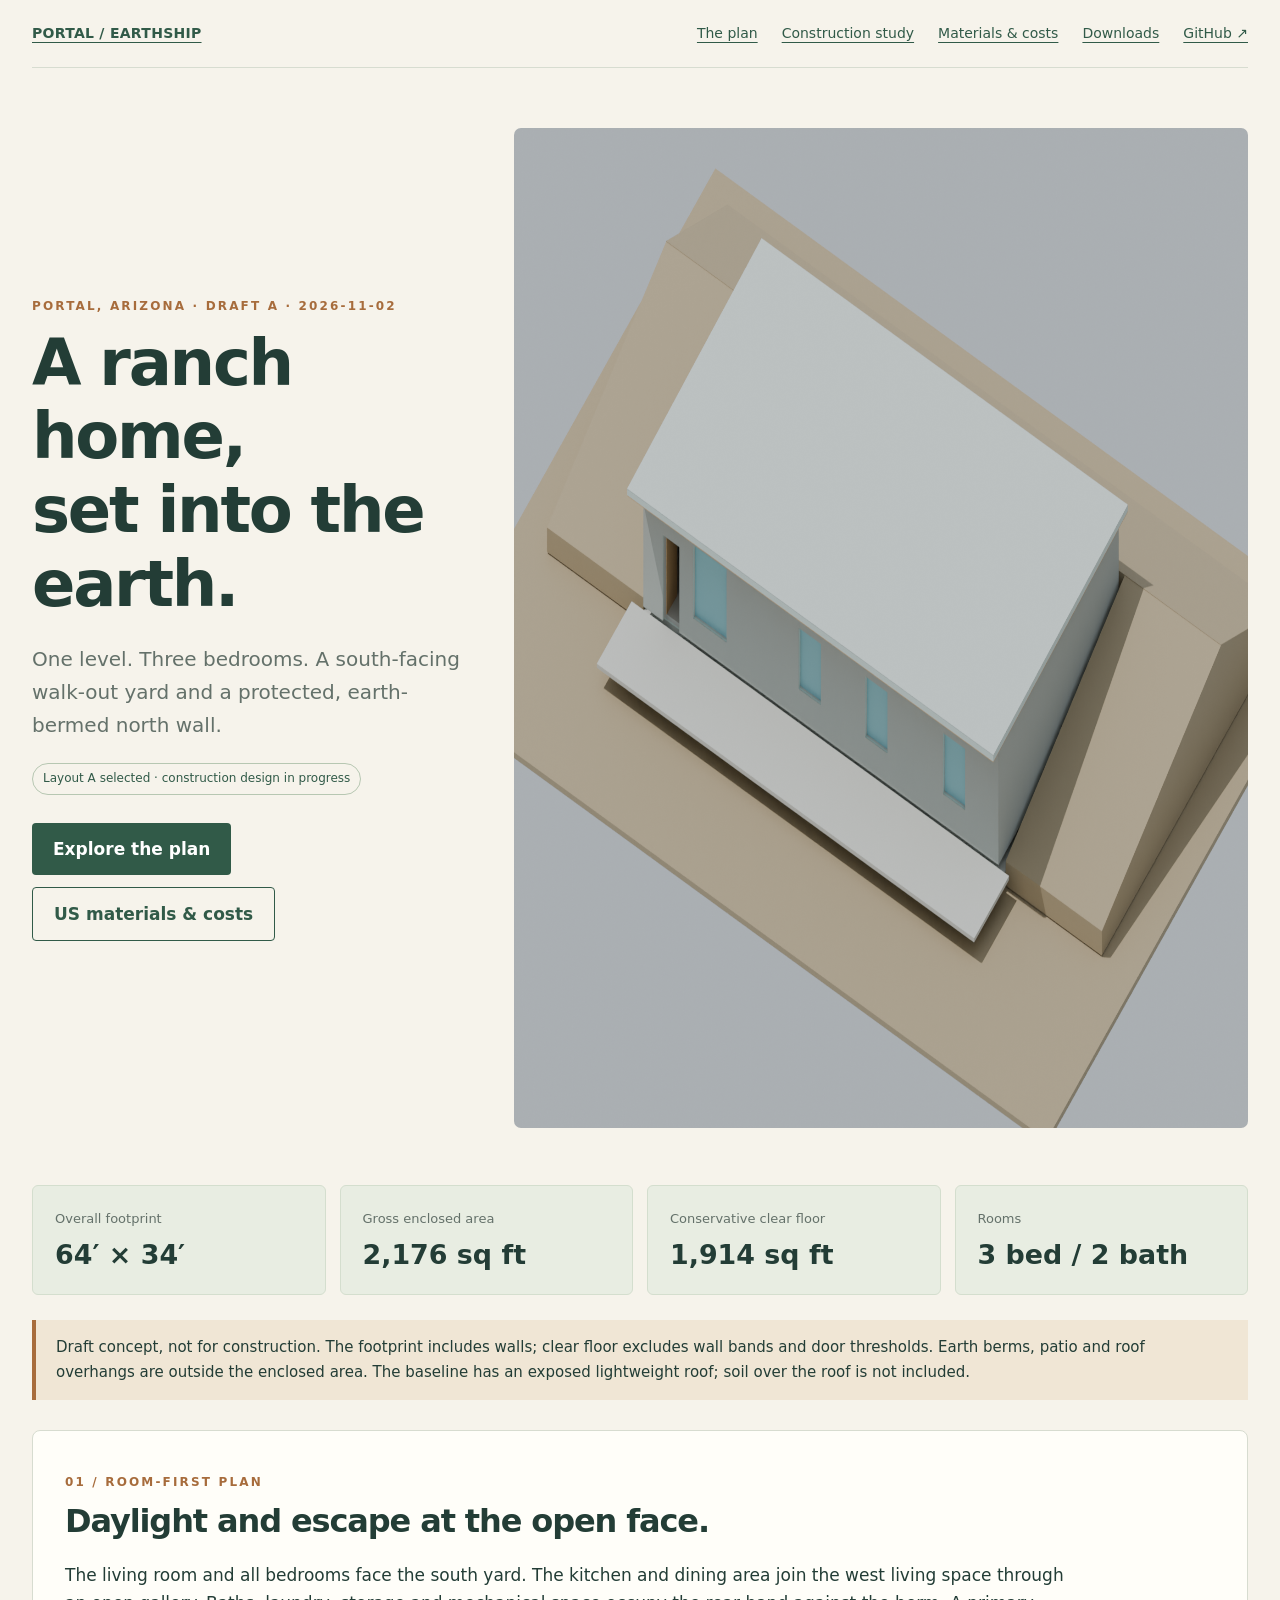
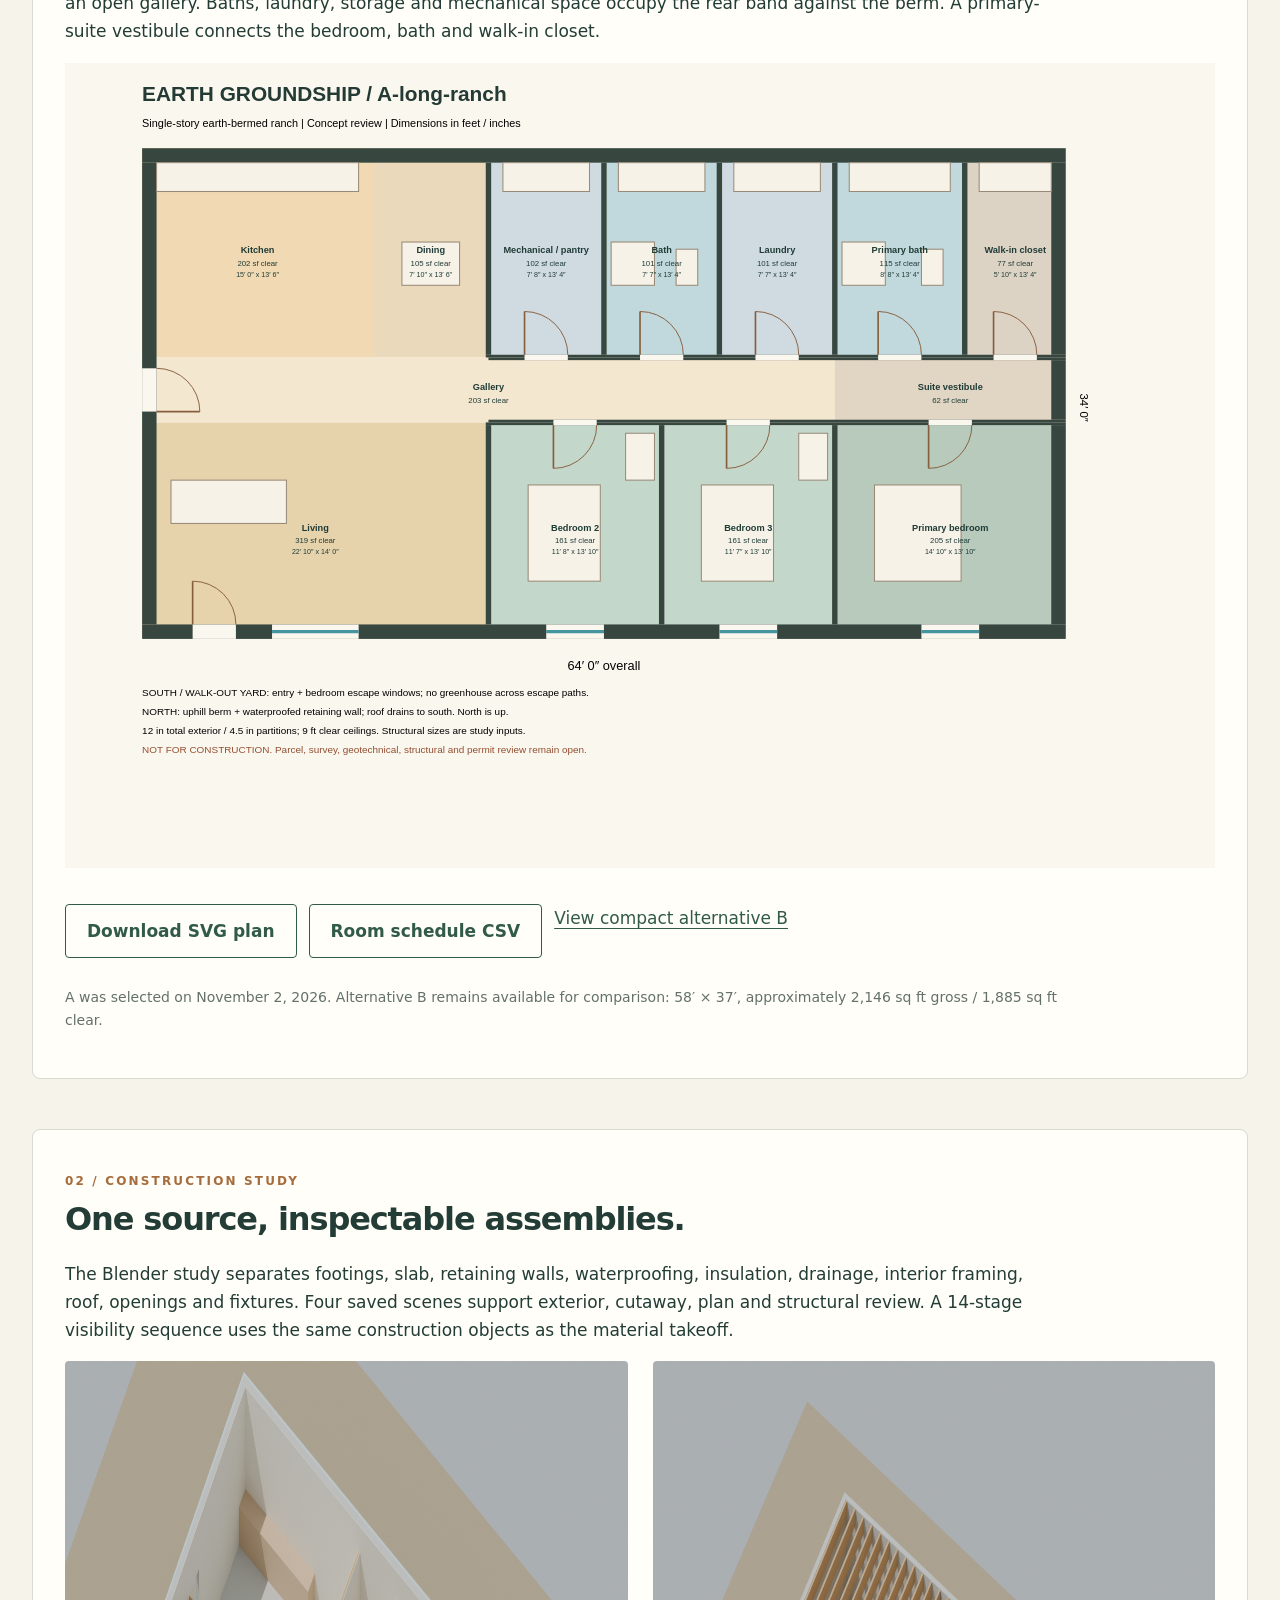
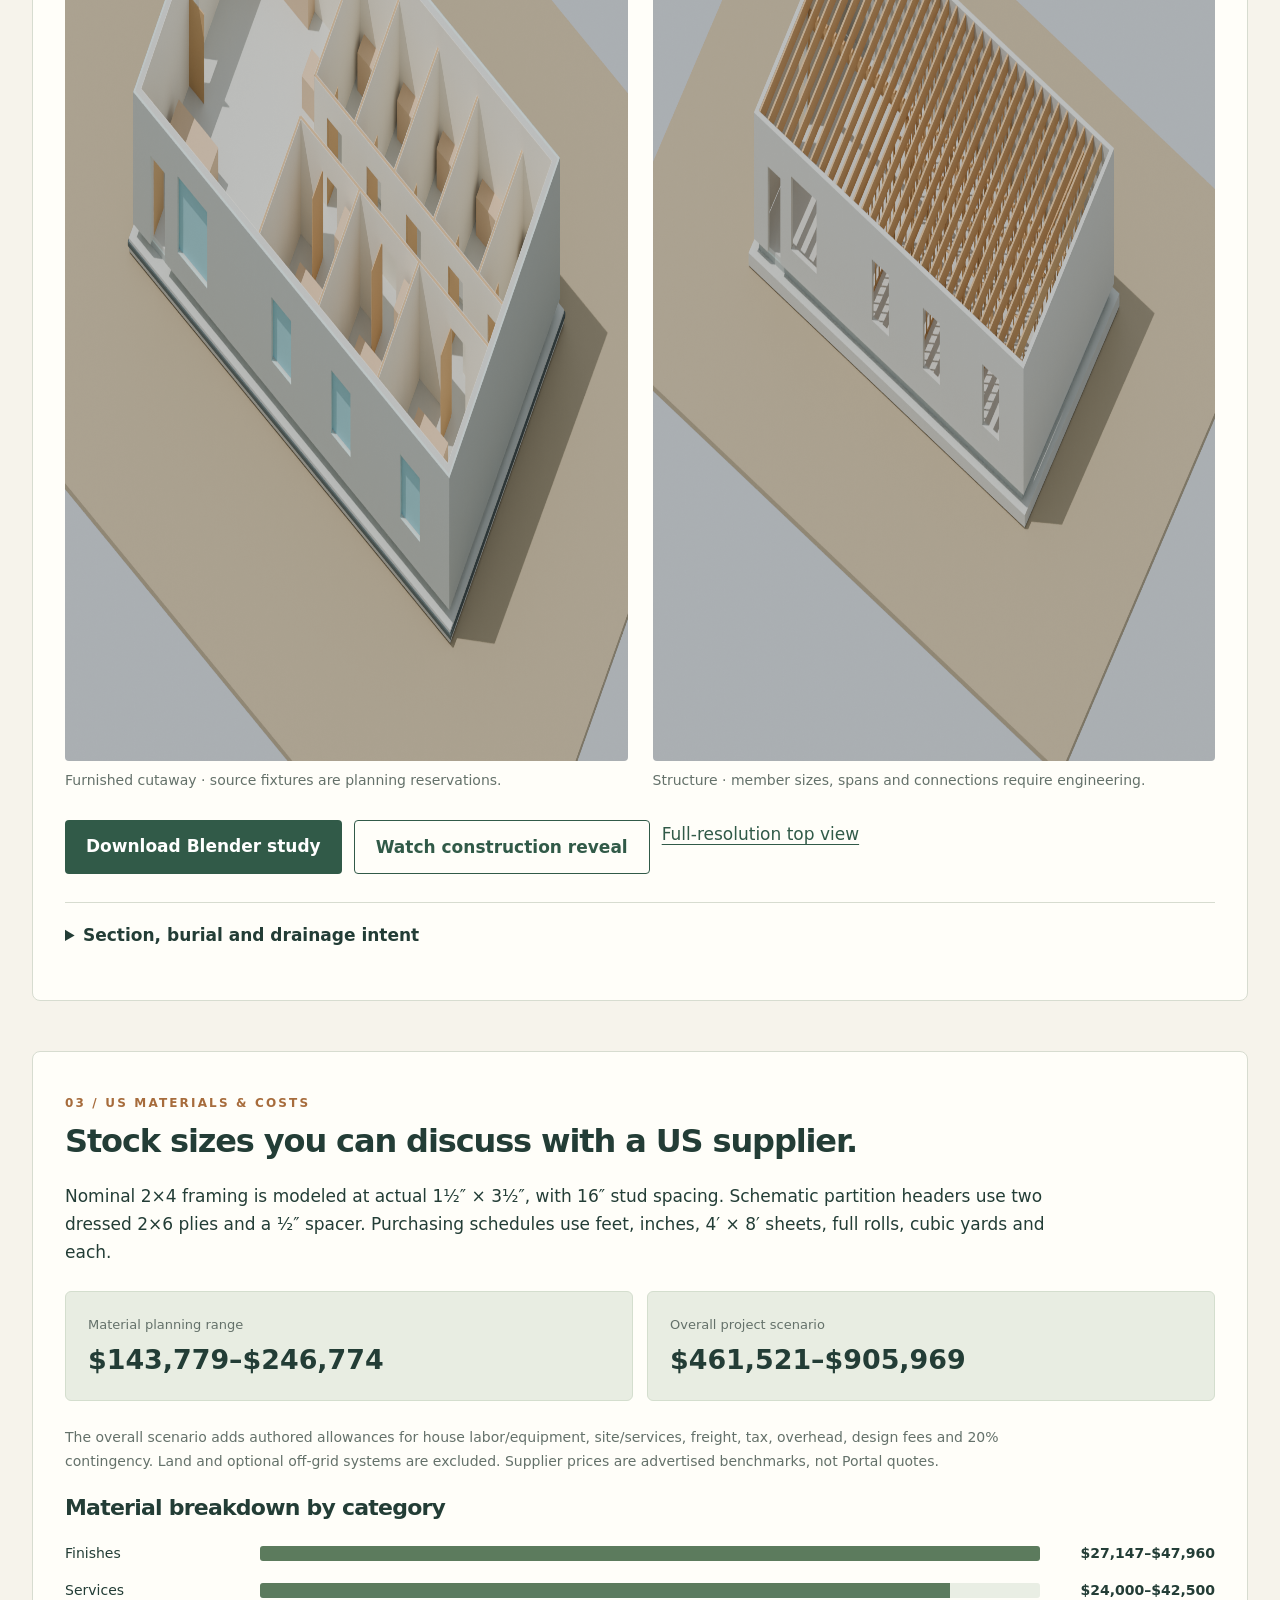
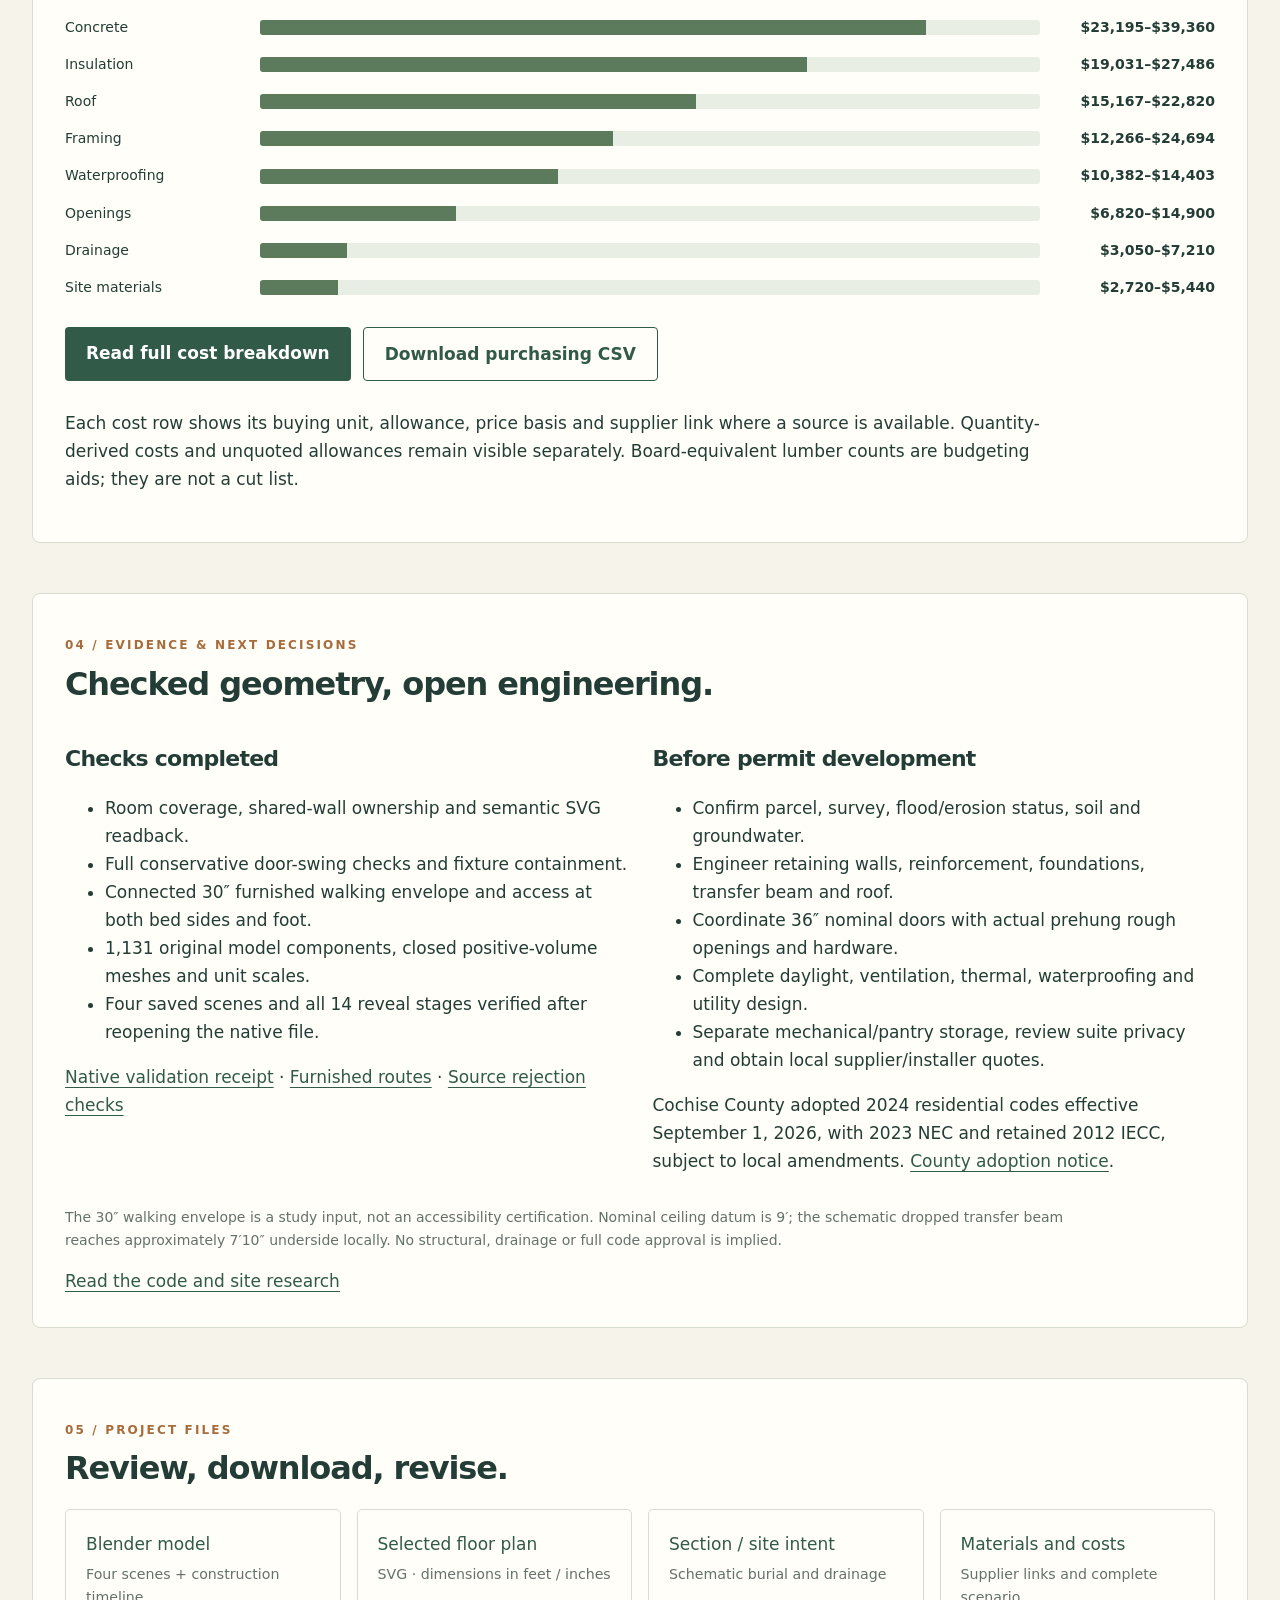
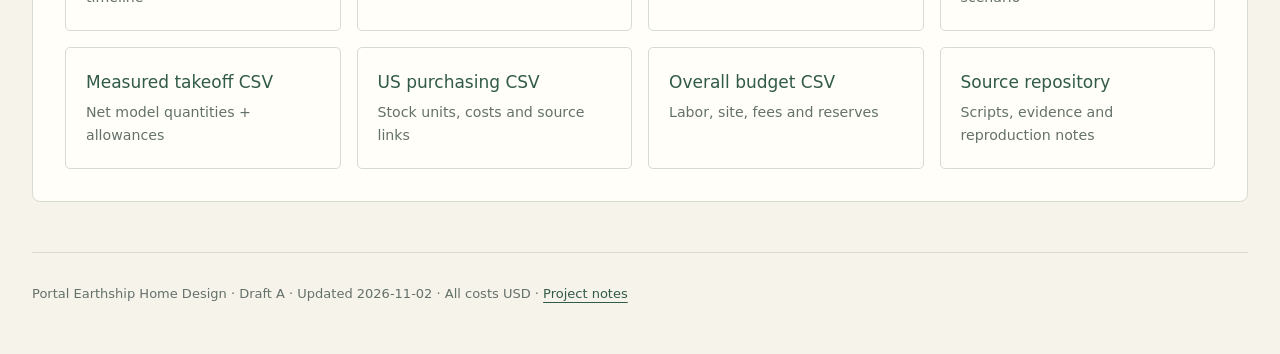
==== index.html @ 6eef1ffa "Publish draft ranch design with US material sourcing and cost study" ====
<!doctype html>
<html lang="en"><head><meta charset="utf-8"><meta name="viewport" content="width=device-width,initial-scale=1"><meta name="description" content="Draft design study for a single-story earth-bermed ranch near Portal, Arizona. Imperial plans, Blender construction model, US materials and transparent cost estimates."><title>Portal Earthship · Draft home design</title><link rel="stylesheet" href="assets/site.css"></head>
<body><main>
<nav aria-label="Main navigation"><a class="brand" href="index.html">PORTAL / EARTHSHIP</a><a href="#plan">The plan</a><a href="#study">Construction study</a><a href="materials/costs.html">Materials & costs</a><a href="#files">Downloads</a><a href="https://github.com/shusain/portal-earthship-home-design">GitHub ↗</a></nav>
<header class="hero"><div><p class="eyebrow">PORTAL, ARIZONA · DRAFT A · 2026-11-02</p><h1>A ranch home,<br>set into the earth.</h1><p class="lede">One level. Three bedrooms. A south-facing walk-out yard and a protected, earth-bermed north wall.</p><span class="status">Layout A selected · construction design in progress</span><div class="buttons"><a class="button" href="#plan">Explore the plan</a><a class="button secondary" href="materials/costs.html">US materials & costs</a></div></div><img src="review/exterior.png" alt="Native Blender rendering of the south-facing ranch facade, lightweight shed roof and earth berms" width="1600" height="1000"></header>
<div class="metrics"><article><span>Overall footprint</span><strong>64′ × 34′</strong></article><article><span>Gross enclosed area</span><strong>2,176 sq ft</strong></article><article><span>Conservative clear floor</span><strong>1,914 sq ft</strong></article><article><span>Rooms</span><strong>3 bed / 2 bath</strong></article></div>
<p class="notice">Draft concept, not for construction. The footprint includes walls; clear floor excludes wall bands and door thresholds. Earth berms, patio and roof overhangs are outside the enclosed area. The baseline has an exposed lightweight roof; soil over the roof is not included.</p>
<section id="plan"><p class="eyebrow">01 / ROOM-FIRST PLAN</p><h2>Daylight and escape at the open face.</h2><p>The living room and all bedrooms face the south yard. The kitchen and dining area join the west living space through an open gallery. Baths, laundry, storage and mechanical space occupy the rear band against the berm. A primary-suite vestibule connects the bedroom, bath and walk-in closet.</p><a href="plans/A-long-ranch.svg" aria-label="Open full selected floor plan"><img class="plan" src="plans/A-long-ranch.svg" alt="Selected A floor plan, dimensioned in feet and inches, with room areas, fixtures and door swings" width="1500" height="1050" loading="lazy"></a><div class="buttons"><a class="button secondary" href="plans/A-long-ranch.svg" download>Download SVG plan</a><a class="button secondary" href="plans/A-long-ranch-rooms.csv">Room schedule CSV</a><a href="plans/B-compact-ranch.svg">View compact alternative B</a></div><p class="small">A was selected on November 2, 2026. Alternative B remains available for comparison: 58′ × 37′, approximately 2,146 sq ft gross / 1,885 sq ft clear.</p></section>
<section id="study"><p class="eyebrow">02 / CONSTRUCTION STUDY</p><h2>One source, inspectable assemblies.</h2><p>The Blender study separates footings, slab, retaining walls, waterproofing, insulation, drainage, interior framing, roof, openings and fixtures. Four saved scenes support exterior, cutaway, plan and structural review. A 14-stage visibility sequence uses the same construction objects as the material takeoff.</p><div class="grid"><figure><img src="review/cutaway.png" alt="Furnished cutaway showing the front bedroom wing and rear service rooms" loading="lazy" width="1600" height="1000"><figcaption>Furnished cutaway · source fixtures are planning reservations.</figcaption></figure><figure><img src="review/structure.png" alt="Structural reservation view showing framing and roof-member bearing lines" loading="lazy" width="1600" height="1000"><figcaption>Structure · member sizes, spans and connections require engineering.</figcaption></figure></div><div class="buttons"><a class="button" href="model/Earth-Groundship.blend" download>Download Blender study</a><a class="button secondary" href="review/construction.gif">Watch construction reveal</a><a href="review/floor-plan.png">Full-resolution top view</a></div><details><summary>Section, burial and drainage intent</summary><img class="plan" src="plans/section-and-site.svg" alt="South-north schematic section with open yard, approximately six-foot rear burial and separate drainage systems" loading="lazy" width="1500" height="950"><p>Assumes south-falling ground, suitable soils, a low water table and a location outside flood/erosion hazards. Upslope interception, roof runoff and footing drainage are separate systems. Final outlet, berm slopes and retaining-wall loads need the actual parcel.</p></details></section>
<section id="materials"><p class="eyebrow">03 / US MATERIALS & COSTS</p><h2>Stock sizes you can discuss with a US supplier.</h2><p>Nominal 2×4 framing is modeled at actual 1½″ × 3½″, with 16″ stud spacing. Schematic partition headers use two dressed 2×6 plies and a ½″ spacer. Purchasing schedules use feet, inches, 4′ × 8′ sheets, full rolls, cubic yards and each.</p><div class="metrics"><article><span>Material planning range</span><strong>$143,779–$246,774</strong></article><article><span>Overall project scenario</span><strong>$461,521–$905,969</strong></article></div><p class="small">The overall scenario adds authored allowances for house labor/equipment, site/services, freight, tax, overhead, design fees and 20% contingency. Land and optional off-grid systems are excluded. Supplier prices are advertised benchmarks, not Portal quotes.</p><h3>Material breakdown by category</h3><div class="budget-chart" aria-label="Material cost ranges by category"><div class="bar-row"><span>Finishes</span><div class="bar-track"><div class="bar" style="width:100.0%"></div></div><strong>$27,147–$47,960</strong></div><div class="bar-row"><span>Services</span><div class="bar-track"><div class="bar" style="width:88.4%"></div></div><strong>$24,000–$42,500</strong></div><div class="bar-row"><span>Concrete</span><div class="bar-track"><div class="bar" style="width:85.4%"></div></div><strong>$23,195–$39,360</strong></div><div class="bar-row"><span>Insulation</span><div class="bar-track"><div class="bar" style="width:70.1%"></div></div><strong>$19,031–$27,486</strong></div><div class="bar-row"><span>Roof</span><div class="bar-track"><div class="bar" style="width:55.9%"></div></div><strong>$15,167–$22,820</strong></div><div class="bar-row"><span>Framing</span><div class="bar-track"><div class="bar" style="width:45.2%"></div></div><strong>$12,266–$24,694</strong></div><div class="bar-row"><span>Waterproofing</span><div class="bar-track"><div class="bar" style="width:38.2%"></div></div><strong>$10,382–$14,403</strong></div><div class="bar-row"><span>Openings</span><div class="bar-track"><div class="bar" style="width:25.1%"></div></div><strong>$6,820–$14,900</strong></div><div class="bar-row"><span>Drainage</span><div class="bar-track"><div class="bar" style="width:11.2%"></div></div><strong>$3,050–$7,210</strong></div><div class="bar-row"><span>Site materials</span><div class="bar-track"><div class="bar" style="width:10.0%"></div></div><strong>$2,720–$5,440</strong></div></div><div class="buttons"><a class="button" href="materials/costs.html">Read full cost breakdown</a><a class="button secondary" href="materials/us-purchasing-and-costs.csv">Download purchasing CSV</a></div><p>Each cost row shows its buying unit, allowance, price basis and supplier link where a source is available. Quantity-derived costs and unquoted allowances remain visible separately. Board-equivalent lumber counts are budgeting aids; they are not a cut list.</p></section>
<section><p class="eyebrow">04 / EVIDENCE & NEXT DECISIONS</p><h2>Checked geometry, open engineering.</h2><div class="grid"><div><h3>Checks completed</h3><ul><li>Room coverage, shared-wall ownership and semantic SVG readback.</li><li>Full conservative door-swing checks and fixture containment.</li><li>Connected 30″ furnished walking envelope and access at both bed sides and foot.</li><li>1,131 original model components, closed positive-volume meshes and unit scales.</li><li>Four saved scenes and all 14 reveal stages verified after reopening the native file.</li></ul><p><a href="model/native-readback.json">Native validation receipt</a> · <a href="plans/A-long-ranch-routes.json">Furnished routes</a> · <a href="plans/negative-checks.json">Source rejection checks</a></p></div><div><h3>Before permit development</h3><ul><li>Confirm parcel, survey, flood/erosion status, soil and groundwater.</li><li>Engineer retaining walls, reinforcement, foundations, transfer beam and roof.</li><li>Coordinate 36″ nominal doors with actual prehung rough openings and hardware.</li><li>Complete daylight, ventilation, thermal, waterproofing and utility design.</li><li>Separate mechanical/pantry storage, review suite privacy and obtain local supplier/installer quotes.</li></ul><p>Cochise County adopted 2024 residential codes effective September 1, 2026, with 2023 NEC and retained 2012 IECC, subject to local amendments. <a href="https://cochise.az.gov/m/newsflash/Archive/Item/441?arcId=796">County adoption notice</a>.</p></div></div><p class="small">The 30″ walking envelope is a study input, not an accessibility certification. Nominal ceiling datum is 9′; the schematic dropped transfer beam reaches approximately 7′10″ underside locally. No structural, drainage or full code approval is implied.</p><a href="research/code-and-site-basis.md">Read the code and site research</a></section>
<section id="files"><p class="eyebrow">05 / PROJECT FILES</p><h2>Review, download, revise.</h2><div class="download-list"><a href="model/Earth-Groundship.blend" download>Blender model<small>Four scenes + construction timeline</small></a><a href="plans/A-long-ranch.svg" download>Selected floor plan<small>SVG · dimensions in feet / inches</small></a><a href="plans/section-and-site.svg" download>Section / site intent<small>Schematic burial and drainage</small></a><a href="materials/costs.html">Materials and costs<small>Supplier links and complete scenario</small></a><a href="materials/bill-of-materials.csv">Measured takeoff CSV<small>Net model quantities + allowances</small></a><a href="materials/us-purchasing-and-costs.csv">US purchasing CSV<small>Stock units, costs and source links</small></a><a href="materials/overall-budget.csv">Overall budget CSV<small>Labor, site, fees and reserves</small></a><a href="https://github.com/shusain/portal-earthship-home-design">Source repository<small>Scripts, evidence and reproduction notes</small></a></div></section>
<footer>Portal Earthship Home Design · Draft A · Updated 2026-11-02 · All costs USD · <a href="https://github.com/shusain/portal-earthship-home-design/blob/main/README.md">Project notes</a></footer>
</main></body></html>
---- assets/site.css ----
:root{--ink:#233d36;--muted:#64716a;--paper:#f6f3eb;--line:#d7dcd0;--green:#315a48;--ochre:#a76c3c;--white:#fffef9}*{box-sizing:border-box}html{scroll-behavior:smooth}body{margin:0;background:var(--paper);color:var(--ink);font:17px/1.65 system-ui,-apple-system,Segoe UI,sans-serif}main{width:min(1320px,calc(100% - 64px));margin:auto}nav{display:flex;gap:24px;align-items:center;flex-wrap:wrap;padding:22px 0;border-bottom:1px solid var(--line);font-size:14px}nav .brand{font-weight:800;margin-right:auto;letter-spacing:.02em}a{color:var(--green);text-underline-offset:4px}a:hover{color:var(--ochre)}header{padding:60px 0 32px}h1,h2,h3{line-height:1.15;letter-spacing:-.035em}h1{font-size:clamp(40px,6vw,76px);margin:12px 0 22px;max-width:1050px}h2{font-size:32px;margin:0 0 22px}h3{font-size:22px}.eyebrow{font:700 12px/1.3 system-ui;letter-spacing:.18em;color:var(--ochre)}.lede{font-size:23px;max-width:900px;color:var(--muted)}p{max-width:1000px}section{margin:30px 0 50px;padding:32px;background:var(--white);border:1px solid var(--line);border-radius:8px}.hero{display:grid;grid-template-columns:.85fr 1.4fr;gap:36px;align-items:center;margin-bottom:25px}.hero h1{font-size:clamp(40px,5vw,67px)}.hero img{width:100%;border-radius:7px}.hero .lede{font-size:20px}.metrics{display:grid;grid-template-columns:repeat(auto-fit,minmax(200px,1fr));gap:14px;margin:25px 0}.metrics article{padding:22px;background:#e8ede2;border:1px solid #d4dece;border-radius:6px}.metrics span{display:block;font-size:13px;color:var(--muted);margin-bottom:8px}.metrics strong{display:block;font-size:clamp(21px,2.1vw,29px);line-height:1.3}.buttons{display:flex;gap:12px;flex-wrap:wrap;margin:28px 0}.button{display:inline-block;background:var(--green);color:white;text-decoration:none;padding:12px 21px;border-radius:4px;font-weight:650}.button.secondary{background:transparent;color:var(--green);border:1px solid var(--green)}.button:hover{background:#244335;color:white}.notice{background:#f0e6d5;border-left:4px solid var(--ochre);padding:15px 20px;font-size:15px;max-width:none}.plan{width:100%;height:auto;background:#faf7ef}.grid{display:grid;grid-template-columns:1fr 1fr;gap:25px}.grid img{width:100%;display:block;border-radius:4px}.grid figure{margin:0}.grid figcaption{font-size:14px;color:var(--muted);padding-top:8px}.table-wrap{overflow:auto}table{border-collapse:collapse;width:100%;font-size:14px;line-height:1.45}th,td{padding:14px 12px;text-align:left;vertical-align:top;border-bottom:1px solid var(--line)}th{background:#e8ede2;font-size:12px;letter-spacing:.04em}td:first-child{font-weight:600}td a{font-weight:400}details{padding:18px 0;border-top:1px solid var(--line)}summary{font-weight:650;cursor:pointer}.download-list{display:grid;grid-template-columns:repeat(auto-fit,minmax(220px,1fr));gap:16px}.download-list a{display:block;border:1px solid var(--line);padding:20px;text-decoration:none;border-radius:5px}.download-list small{display:block;color:var(--muted);margin-top:5px}.status{border:1px solid #b7c7b2;padding:5px 10px;border-radius:20px;display:inline-block;font-size:12px;color:var(--green)}footer{border-top:1px solid var(--line);padding:30px 0 50px;color:var(--muted);font-size:13px}.budget-chart{display:grid;gap:14px}.bar-row{display:grid;grid-template-columns:180px 1fr 160px;align-items:center;gap:15px;font-size:14px}.bar-track{height:15px;background:#e9eee4;border-radius:3px;overflow:hidden}.bar{height:100%;background:#5c7b5d}.bar-row strong{text-align:right}.small{font-size:14px;color:var(--muted)}@media(max-width:760px){main{width:calc(100% - 28px)}nav{gap:14px}.hero,.grid{grid-template-columns:1fr}.hero{gap:12px}header{padding-top:30px}section{padding:18px;margin-bottom:25px}h2{font-size:27px}.metrics{grid-template-columns:1fr 1fr}.metrics article{padding:15px}.bar-row{grid-template-columns:1fr 1fr}.bar-track{grid-column:1/3;grid-row:auto}.bar-row strong{text-align:left}table{min-width:720px}.lede{font-size:20px}}
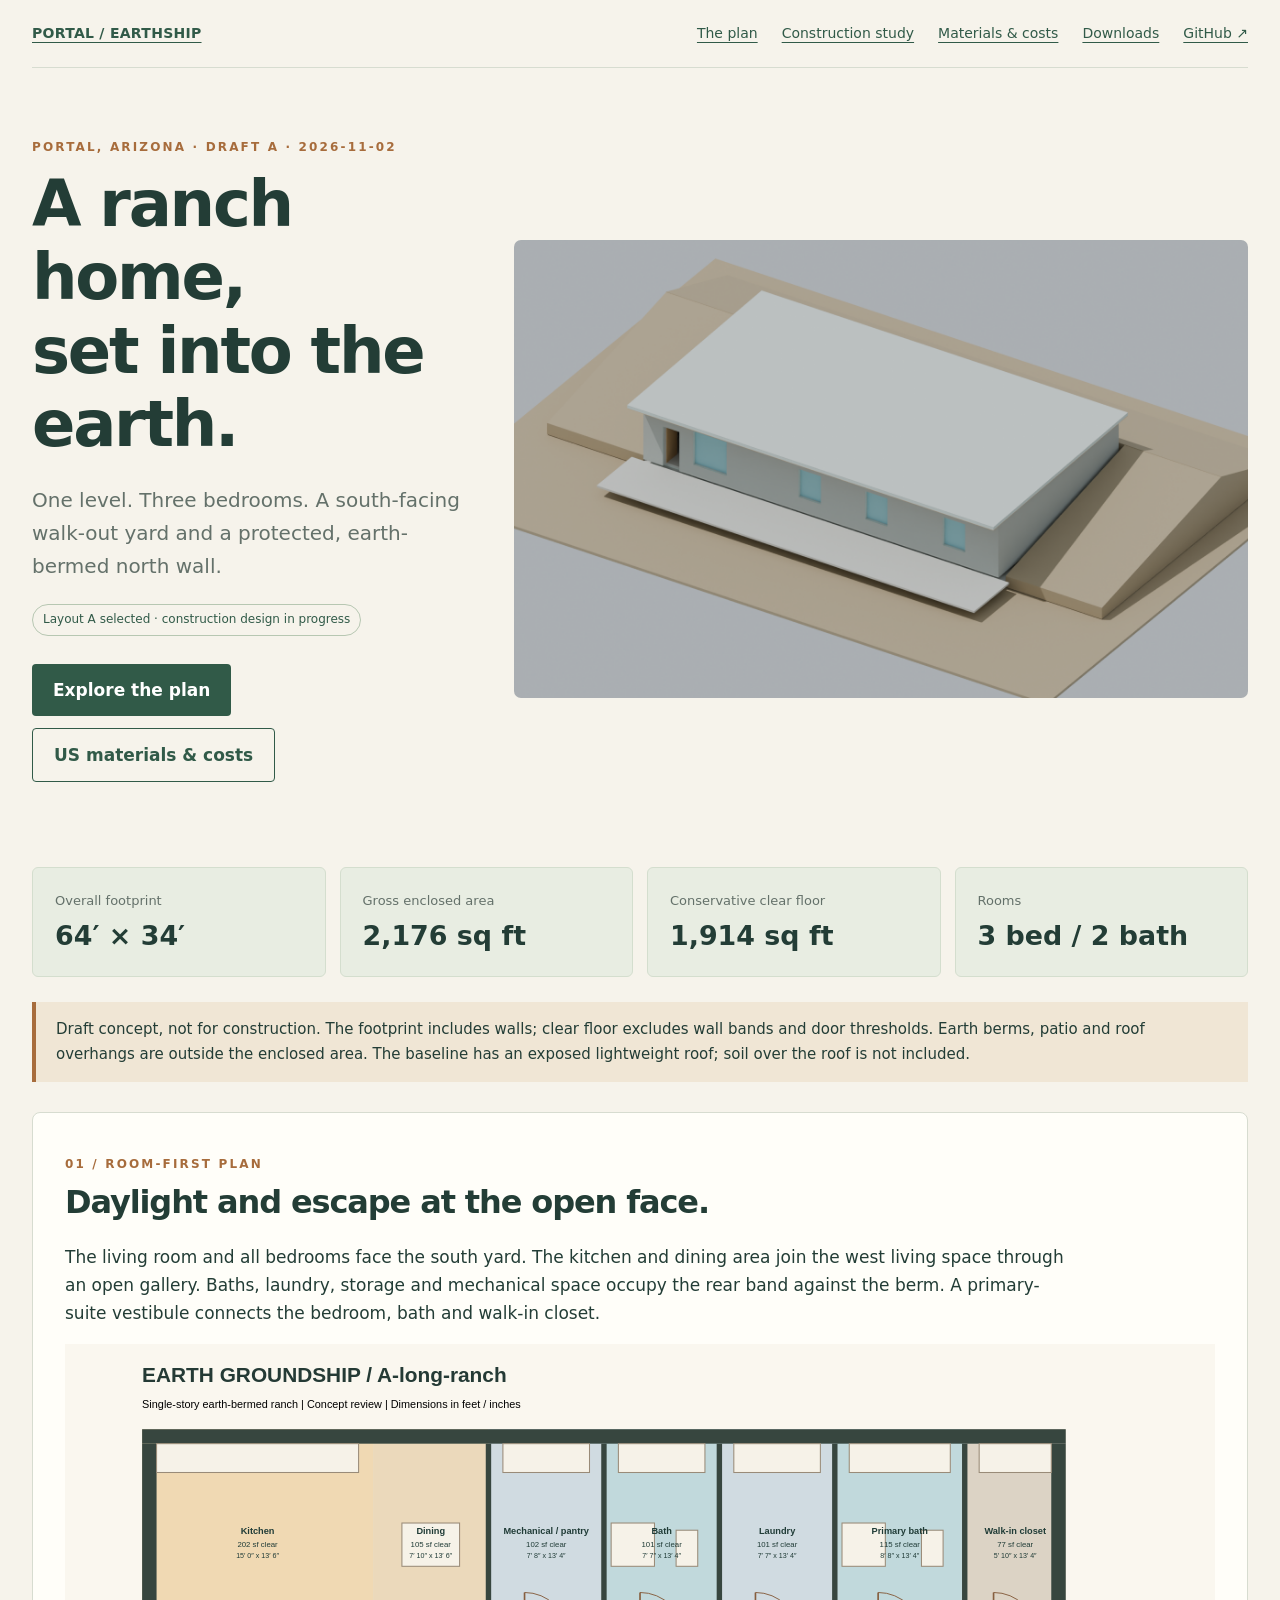
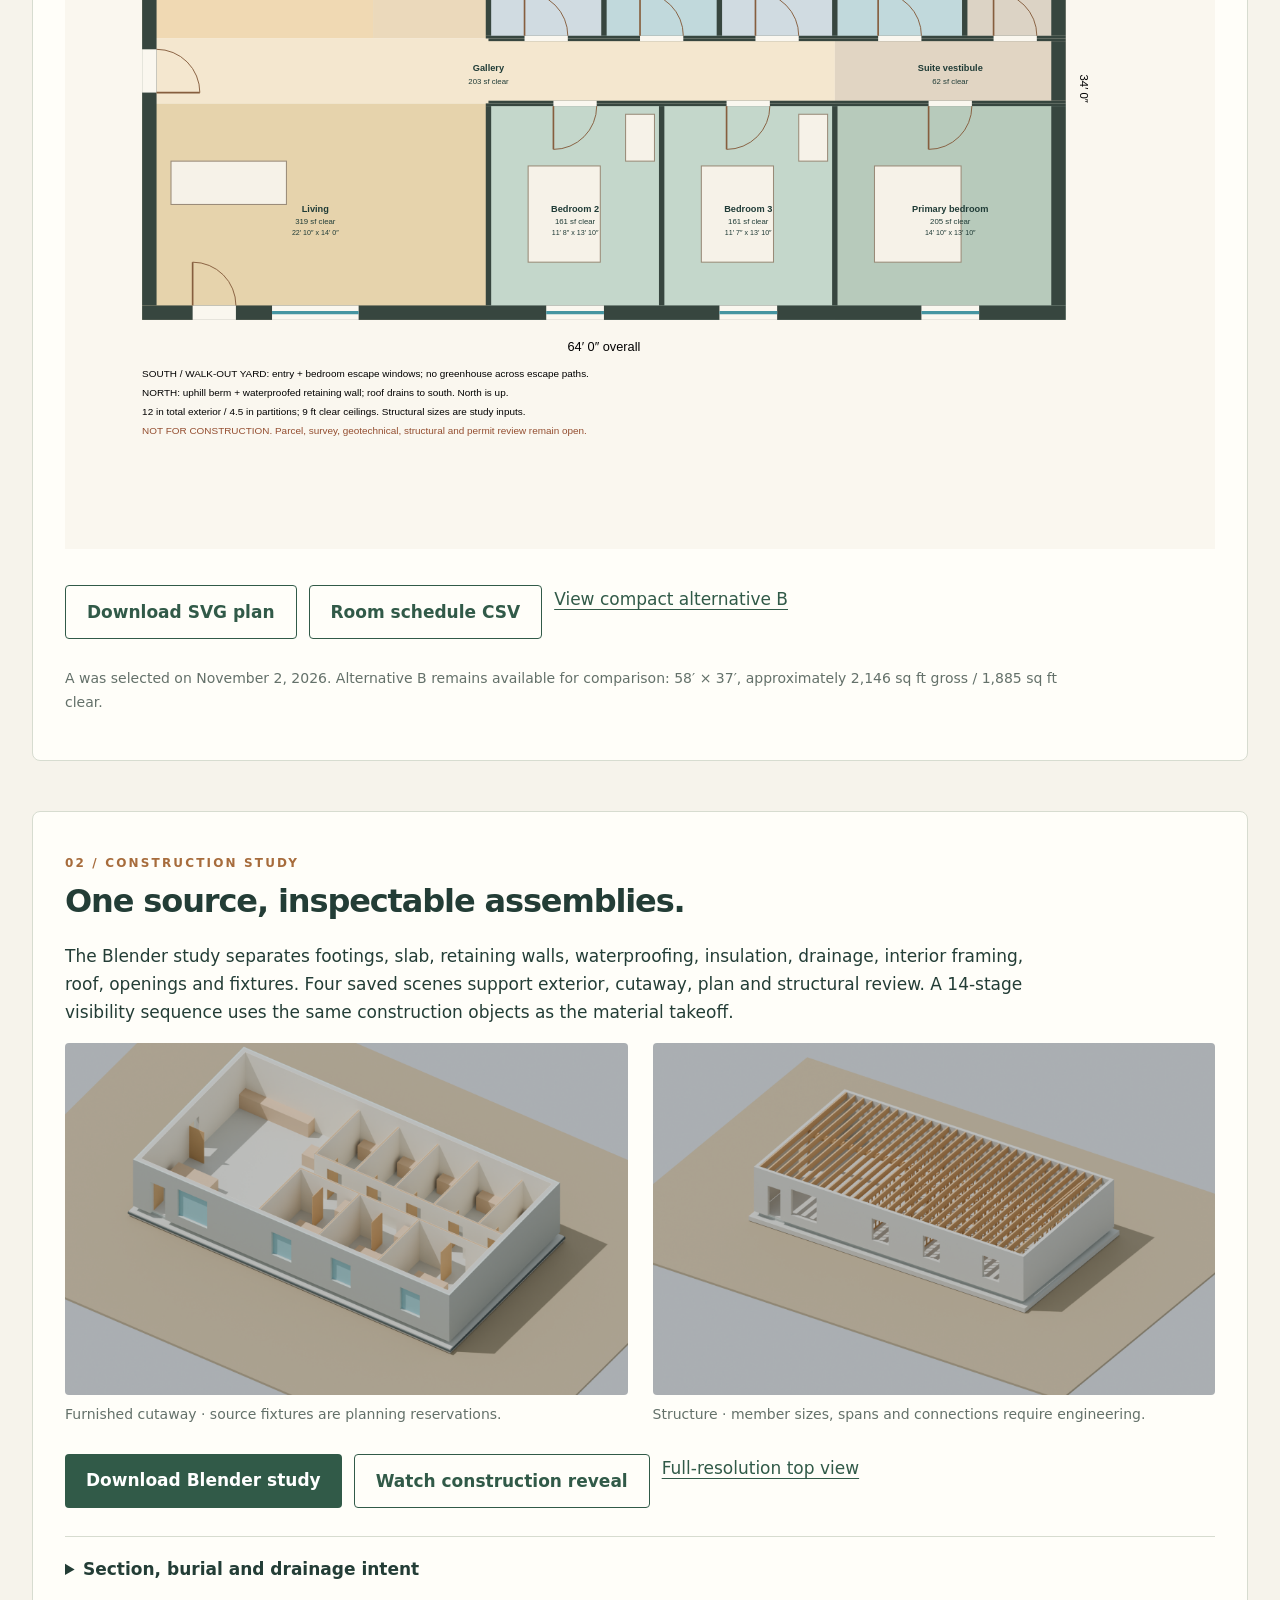
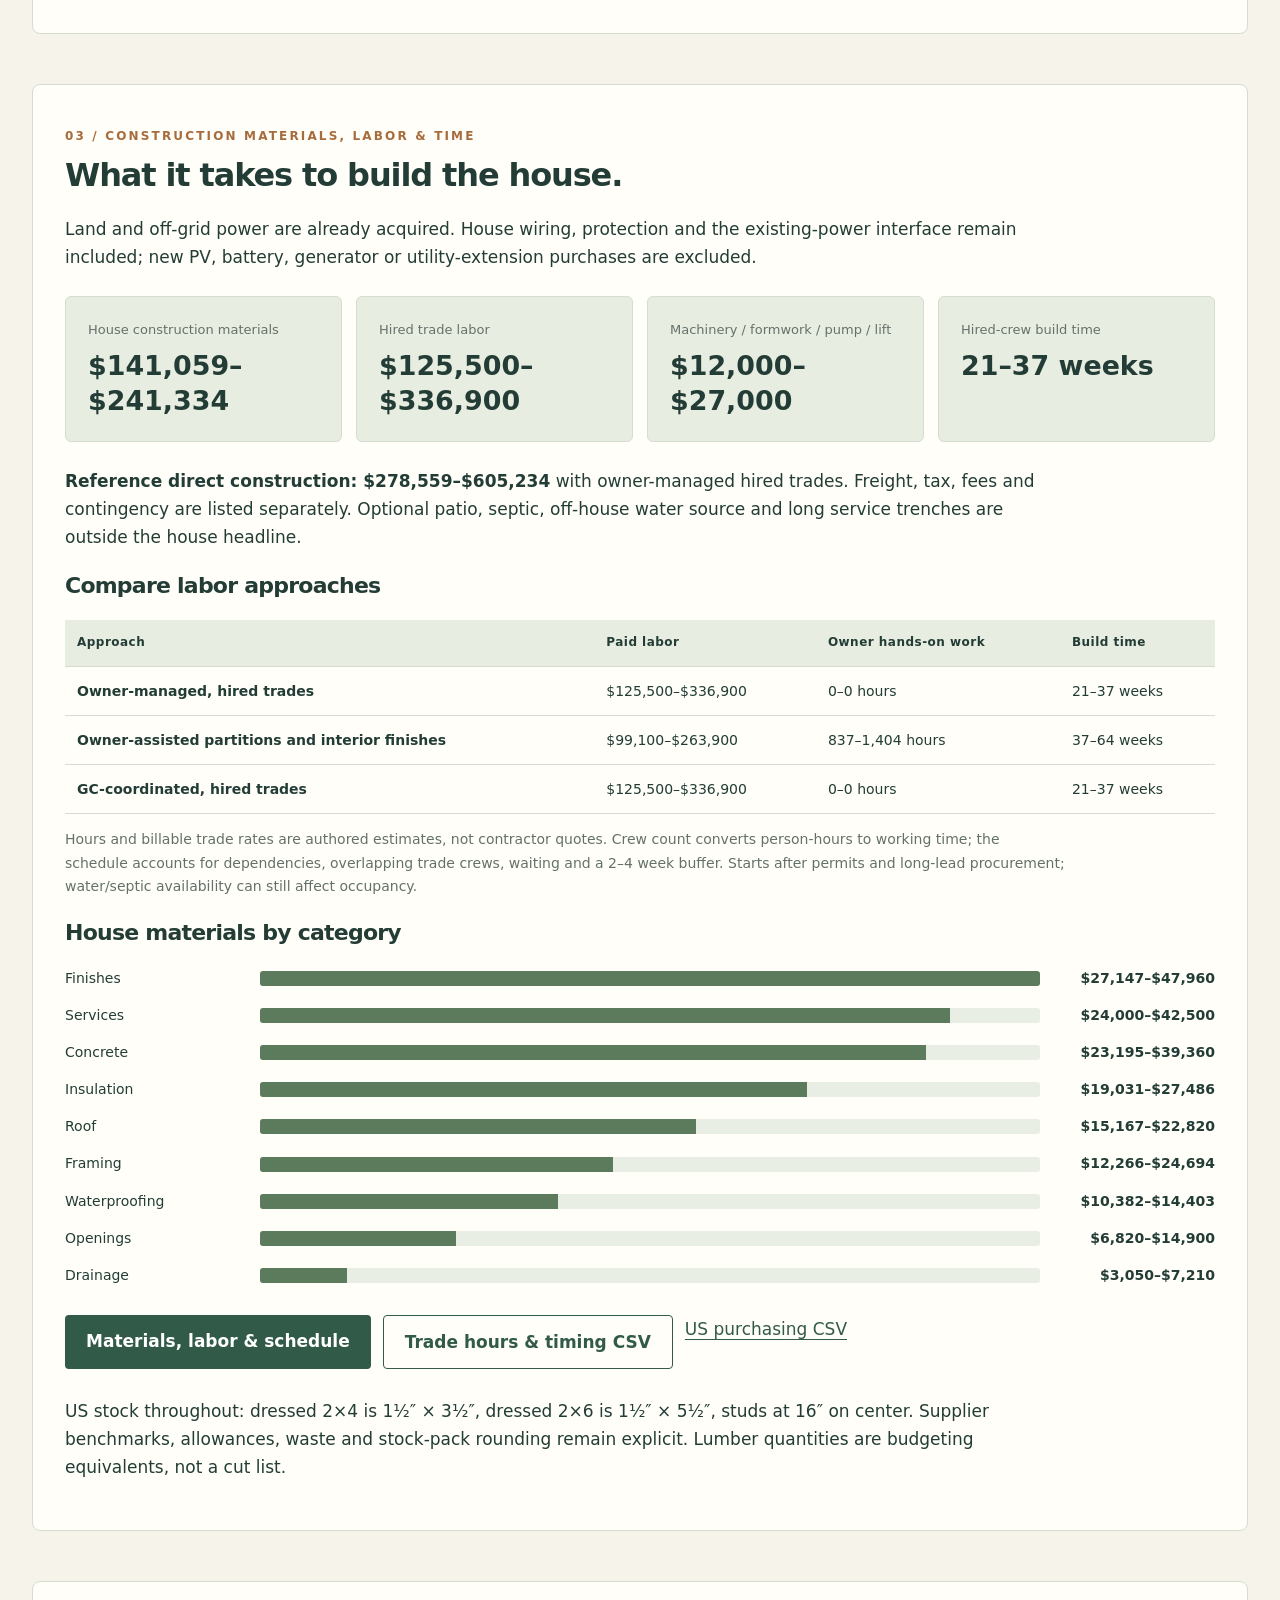
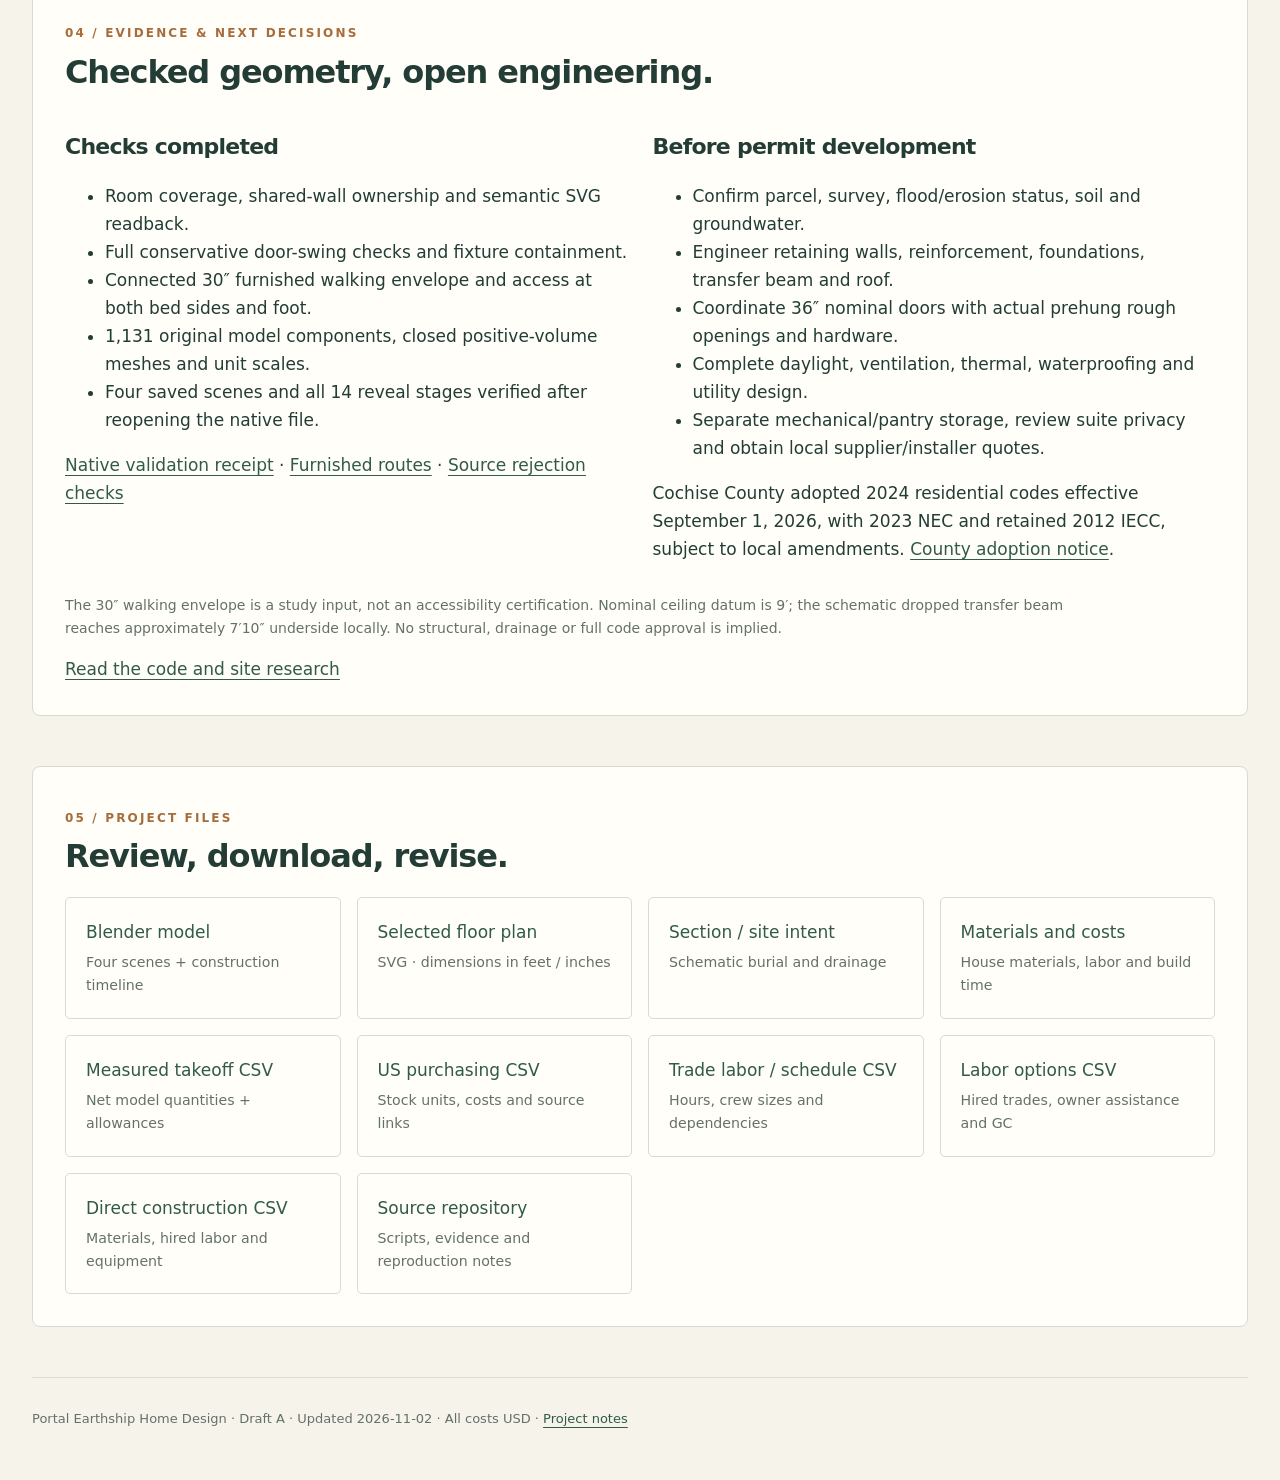
==== commit 0bfb490b: "Preserve image proportions and focus costs on construction labor and materials" ====
--- a/index.html
+++ b/index.html
@@ -1,5 +1,5 @@
 <!doctype html>
-<html lang="en"><head><meta charset="utf-8"><meta name="viewport" content="width=device-width,initial-scale=1"><meta name="description" content="Draft design study for a single-story earth-bermed ranch near Portal, Arizona. Imperial plans, Blender construction model, US materials and transparent cost estimates."><title>Portal Earthship · Draft home design</title><link rel="stylesheet" href="assets/site.css"></head>
+<html lang="en"><head><meta charset="utf-8"><meta name="viewport" content="width=device-width,initial-scale=1"><meta name="description" content="Draft design study for a single-story earth-bermed ranch near Portal, Arizona. Imperial plans, Blender construction model, US materials and transparent cost estimates."><title>Portal Earthship · Draft home design</title><link rel="stylesheet" href="assets/site.css?v=construction-2"></head>
 <body><main>
 <nav aria-label="Main navigation"><a class="brand" href="index.html">PORTAL / EARTHSHIP</a><a href="#plan">The plan</a><a href="#study">Construction study</a><a href="materials/costs.html">Materials & costs</a><a href="#files">Downloads</a><a href="https://github.com/shusain/portal-earthship-home-design">GitHub ↗</a></nav>
 <header class="hero"><div><p class="eyebrow">PORTAL, ARIZONA · DRAFT A · 2026-11-02</p><h1>A ranch home,<br>set into the earth.</h1><p class="lede">One level. Three bedrooms. A south-facing walk-out yard and a protected, earth-bermed north wall.</p><span class="status">Layout A selected · construction design in progress</span><div class="buttons"><a class="button" href="#plan">Explore the plan</a><a class="button secondary" href="materials/costs.html">US materials & costs</a></div></div><img src="review/exterior.png" alt="Native Blender rendering of the south-facing ranch facade, lightweight shed roof and earth berms" width="1600" height="1000"></header>
@@ -7,8 +7,8 @@
 <p class="notice">Draft concept, not for construction. The footprint includes walls; clear floor excludes wall bands and door thresholds. Earth berms, patio and roof overhangs are outside the enclosed area. The baseline has an exposed lightweight roof; soil over the roof is not included.</p>
 <section id="plan"><p class="eyebrow">01 / ROOM-FIRST PLAN</p><h2>Daylight and escape at the open face.</h2><p>The living room and all bedrooms face the south yard. The kitchen and dining area join the west living space through an open gallery. Baths, laundry, storage and mechanical space occupy the rear band against the berm. A primary-suite vestibule connects the bedroom, bath and walk-in closet.</p><a href="plans/A-long-ranch.svg" aria-label="Open full selected floor plan"><img class="plan" src="plans/A-long-ranch.svg" alt="Selected A floor plan, dimensioned in feet and inches, with room areas, fixtures and door swings" width="1500" height="1050" loading="lazy"></a><div class="buttons"><a class="button secondary" href="plans/A-long-ranch.svg" download>Download SVG plan</a><a class="button secondary" href="plans/A-long-ranch-rooms.csv">Room schedule CSV</a><a href="plans/B-compact-ranch.svg">View compact alternative B</a></div><p class="small">A was selected on November 2, 2026. Alternative B remains available for comparison: 58′ × 37′, approximately 2,146 sq ft gross / 1,885 sq ft clear.</p></section>
 <section id="study"><p class="eyebrow">02 / CONSTRUCTION STUDY</p><h2>One source, inspectable assemblies.</h2><p>The Blender study separates footings, slab, retaining walls, waterproofing, insulation, drainage, interior framing, roof, openings and fixtures. Four saved scenes support exterior, cutaway, plan and structural review. A 14-stage visibility sequence uses the same construction objects as the material takeoff.</p><div class="grid"><figure><img src="review/cutaway.png" alt="Furnished cutaway showing the front bedroom wing and rear service rooms" loading="lazy" width="1600" height="1000"><figcaption>Furnished cutaway · source fixtures are planning reservations.</figcaption></figure><figure><img src="review/structure.png" alt="Structural reservation view showing framing and roof-member bearing lines" loading="lazy" width="1600" height="1000"><figcaption>Structure · member sizes, spans and connections require engineering.</figcaption></figure></div><div class="buttons"><a class="button" href="model/Earth-Groundship.blend" download>Download Blender study</a><a class="button secondary" href="review/construction.gif">Watch construction reveal</a><a href="review/floor-plan.png">Full-resolution top view</a></div><details><summary>Section, burial and drainage intent</summary><img class="plan" src="plans/section-and-site.svg" alt="South-north schematic section with open yard, approximately six-foot rear burial and separate drainage systems" loading="lazy" width="1500" height="950"><p>Assumes south-falling ground, suitable soils, a low water table and a location outside flood/erosion hazards. Upslope interception, roof runoff and footing drainage are separate systems. Final outlet, berm slopes and retaining-wall loads need the actual parcel.</p></details></section>
-<section id="materials"><p class="eyebrow">03 / US MATERIALS & COSTS</p><h2>Stock sizes you can discuss with a US supplier.</h2><p>Nominal 2×4 framing is modeled at actual 1½″ × 3½″, with 16″ stud spacing. Schematic partition headers use two dressed 2×6 plies and a ½″ spacer. Purchasing schedules use feet, inches, 4′ × 8′ sheets, full rolls, cubic yards and each.</p><div class="metrics"><article><span>Material planning range</span><strong>$143,779–$246,774</strong></article><article><span>Overall project scenario</span><strong>$461,521–$905,969</strong></article></div><p class="small">The overall scenario adds authored allowances for house labor/equipment, site/services, freight, tax, overhead, design fees and 20% contingency. Land and optional off-grid systems are excluded. Supplier prices are advertised benchmarks, not Portal quotes.</p><h3>Material breakdown by category</h3><div class="budget-chart" aria-label="Material cost ranges by category"><div class="bar-row"><span>Finishes</span><div class="bar-track"><div class="bar" style="width:100.0%"></div></div><strong>$27,147–$47,960</strong></div><div class="bar-row"><span>Services</span><div class="bar-track"><div class="bar" style="width:88.4%"></div></div><strong>$24,000–$42,500</strong></div><div class="bar-row"><span>Concrete</span><div class="bar-track"><div class="bar" style="width:85.4%"></div></div><strong>$23,195–$39,360</strong></div><div class="bar-row"><span>Insulation</span><div class="bar-track"><div class="bar" style="width:70.1%"></div></div><strong>$19,031–$27,486</strong></div><div class="bar-row"><span>Roof</span><div class="bar-track"><div class="bar" style="width:55.9%"></div></div><strong>$15,167–$22,820</strong></div><div class="bar-row"><span>Framing</span><div class="bar-track"><div class="bar" style="width:45.2%"></div></div><strong>$12,266–$24,694</strong></div><div class="bar-row"><span>Waterproofing</span><div class="bar-track"><div class="bar" style="width:38.2%"></div></div><strong>$10,382–$14,403</strong></div><div class="bar-row"><span>Openings</span><div class="bar-track"><div class="bar" style="width:25.1%"></div></div><strong>$6,820–$14,900</strong></div><div class="bar-row"><span>Drainage</span><div class="bar-track"><div class="bar" style="width:11.2%"></div></div><strong>$3,050–$7,210</strong></div><div class="bar-row"><span>Site materials</span><div class="bar-track"><div class="bar" style="width:10.0%"></div></div><strong>$2,720–$5,440</strong></div></div><div class="buttons"><a class="button" href="materials/costs.html">Read full cost breakdown</a><a class="button secondary" href="materials/us-purchasing-and-costs.csv">Download purchasing CSV</a></div><p>Each cost row shows its buying unit, allowance, price basis and supplier link where a source is available. Quantity-derived costs and unquoted allowances remain visible separately. Board-equivalent lumber counts are budgeting aids; they are not a cut list.</p></section>
+<section id="materials"><p class="eyebrow">03 / CONSTRUCTION MATERIALS, LABOR & TIME</p><h2>What it takes to build the house.</h2><p>Land and off-grid power are already acquired. House wiring, protection and the existing-power interface remain included; new PV, battery, generator or utility-extension purchases are excluded.</p><div class="metrics"><article><span>House construction materials</span><strong>$141,059–$241,334</strong></article><article><span>Hired trade labor</span><strong>$125,500–$336,900</strong></article><article><span>Machinery / formwork / pump / lift</span><strong>$12,000–$27,000</strong></article><article><span>Hired-crew build time</span><strong>21–37 weeks</strong></article></div><p><b>Reference direct construction: $278,559–$605,234</b> with owner-managed hired trades. Freight, tax, fees and contingency are listed separately. Optional patio, septic, off-house water source and long service trenches are outside the house headline.</p><h3>Compare labor approaches</h3><div class="table-wrap"><table><thead><tr><th>Approach</th><th>Paid labor</th><th>Owner hands-on work</th><th>Build time</th></tr></thead><tbody><tr><td>Owner-managed, hired trades</td><td>$125,500–$336,900</td><td>0–0 hours</td><td>21–37 weeks</td></tr><tr><td>Owner-assisted partitions and interior finishes</td><td>$99,100–$263,900</td><td>837–1,404 hours</td><td>37–64 weeks</td></tr><tr><td>GC-coordinated, hired trades</td><td>$125,500–$336,900</td><td>0–0 hours</td><td>21–37 weeks</td></tr></tbody></table></div><p class="small">Hours and billable trade rates are authored estimates, not contractor quotes. Crew count converts person-hours to working time; the schedule accounts for dependencies, overlapping trade crews, waiting and a 2–4 week buffer. Starts after permits and long-lead procurement; water/septic availability can still affect occupancy.</p><h3>House materials by category</h3><div class="budget-chart" aria-label="House material cost ranges by category"><div class="bar-row"><span>Finishes</span><div class="bar-track"><div class="bar" style="width:100.0%"></div></div><strong>$27,147–$47,960</strong></div><div class="bar-row"><span>Services</span><div class="bar-track"><div class="bar" style="width:88.4%"></div></div><strong>$24,000–$42,500</strong></div><div class="bar-row"><span>Concrete</span><div class="bar-track"><div class="bar" style="width:85.4%"></div></div><strong>$23,195–$39,360</strong></div><div class="bar-row"><span>Insulation</span><div class="bar-track"><div class="bar" style="width:70.1%"></div></div><strong>$19,031–$27,486</strong></div><div class="bar-row"><span>Roof</span><div class="bar-track"><div class="bar" style="width:55.9%"></div></div><strong>$15,167–$22,820</strong></div><div class="bar-row"><span>Framing</span><div class="bar-track"><div class="bar" style="width:45.2%"></div></div><strong>$12,266–$24,694</strong></div><div class="bar-row"><span>Waterproofing</span><div class="bar-track"><div class="bar" style="width:38.2%"></div></div><strong>$10,382–$14,403</strong></div><div class="bar-row"><span>Openings</span><div class="bar-track"><div class="bar" style="width:25.1%"></div></div><strong>$6,820–$14,900</strong></div><div class="bar-row"><span>Drainage</span><div class="bar-track"><div class="bar" style="width:11.2%"></div></div><strong>$3,050–$7,210</strong></div></div><div class="buttons"><a class="button" href="materials/costs.html">Materials, labor & schedule</a><a class="button secondary" href="materials/labor-and-schedule.csv">Trade hours & timing CSV</a><a href="materials/us-purchasing-and-costs.csv">US purchasing CSV</a></div><p>US stock throughout: dressed 2×4 is 1½″ × 3½″, dressed 2×6 is 1½″ × 5½″, studs at 16″ on center. Supplier benchmarks, allowances, waste and stock-pack rounding remain explicit. Lumber quantities are budgeting equivalents, not a cut list.</p></section>
 <section><p class="eyebrow">04 / EVIDENCE & NEXT DECISIONS</p><h2>Checked geometry, open engineering.</h2><div class="grid"><div><h3>Checks completed</h3><ul><li>Room coverage, shared-wall ownership and semantic SVG readback.</li><li>Full conservative door-swing checks and fixture containment.</li><li>Connected 30″ furnished walking envelope and access at both bed sides and foot.</li><li>1,131 original model components, closed positive-volume meshes and unit scales.</li><li>Four saved scenes and all 14 reveal stages verified after reopening the native file.</li></ul><p><a href="model/native-readback.json">Native validation receipt</a> · <a href="plans/A-long-ranch-routes.json">Furnished routes</a> · <a href="plans/negative-checks.json">Source rejection checks</a></p></div><div><h3>Before permit development</h3><ul><li>Confirm parcel, survey, flood/erosion status, soil and groundwater.</li><li>Engineer retaining walls, reinforcement, foundations, transfer beam and roof.</li><li>Coordinate 36″ nominal doors with actual prehung rough openings and hardware.</li><li>Complete daylight, ventilation, thermal, waterproofing and utility design.</li><li>Separate mechanical/pantry storage, review suite privacy and obtain local supplier/installer quotes.</li></ul><p>Cochise County adopted 2024 residential codes effective September 1, 2026, with 2023 NEC and retained 2012 IECC, subject to local amendments. <a href="https://cochise.az.gov/m/newsflash/Archive/Item/441?arcId=796">County adoption notice</a>.</p></div></div><p class="small">The 30″ walking envelope is a study input, not an accessibility certification. Nominal ceiling datum is 9′; the schematic dropped transfer beam reaches approximately 7′10″ underside locally. No structural, drainage or full code approval is implied.</p><a href="research/code-and-site-basis.md">Read the code and site research</a></section>
-<section id="files"><p class="eyebrow">05 / PROJECT FILES</p><h2>Review, download, revise.</h2><div class="download-list"><a href="model/Earth-Groundship.blend" download>Blender model<small>Four scenes + construction timeline</small></a><a href="plans/A-long-ranch.svg" download>Selected floor plan<small>SVG · dimensions in feet / inches</small></a><a href="plans/section-and-site.svg" download>Section / site intent<small>Schematic burial and drainage</small></a><a href="materials/costs.html">Materials and costs<small>Supplier links and complete scenario</small></a><a href="materials/bill-of-materials.csv">Measured takeoff CSV<small>Net model quantities + allowances</small></a><a href="materials/us-purchasing-and-costs.csv">US purchasing CSV<small>Stock units, costs and source links</small></a><a href="materials/overall-budget.csv">Overall budget CSV<small>Labor, site, fees and reserves</small></a><a href="https://github.com/shusain/portal-earthship-home-design">Source repository<small>Scripts, evidence and reproduction notes</small></a></div></section>
+<section id="files"><p class="eyebrow">05 / PROJECT FILES</p><h2>Review, download, revise.</h2><div class="download-list"><a href="model/Earth-Groundship.blend" download>Blender model<small>Four scenes + construction timeline</small></a><a href="plans/A-long-ranch.svg" download>Selected floor plan<small>SVG · dimensions in feet / inches</small></a><a href="plans/section-and-site.svg" download>Section / site intent<small>Schematic burial and drainage</small></a><a href="materials/costs.html">Materials and costs<small>House materials, labor and build time</small></a><a href="materials/bill-of-materials.csv">Measured takeoff CSV<small>Net model quantities + allowances</small></a><a href="materials/us-purchasing-and-costs.csv">US purchasing CSV<small>Stock units, costs and source links</small></a><a href="materials/labor-and-schedule.csv">Trade labor / schedule CSV<small>Hours, crew sizes and dependencies</small></a><a href="materials/labor-options.csv">Labor options CSV<small>Hired trades, owner assistance and GC</small></a><a href="materials/overall-budget.csv">Direct construction CSV<small>Materials, hired labor and equipment</small></a><a href="https://github.com/shusain/portal-earthship-home-design">Source repository<small>Scripts, evidence and reproduction notes</small></a></div></section>
 <footer>Portal Earthship Home Design · Draft A · Updated 2026-11-02 · All costs USD · <a href="https://github.com/shusain/portal-earthship-home-design/blob/main/README.md">Project notes</a></footer>
 </main></body></html>
--- a/assets/site.css
+++ b/assets/site.css
@@ -1 +1,7 @@
 :root{--ink:#233d36;--muted:#64716a;--paper:#f6f3eb;--line:#d7dcd0;--green:#315a48;--ochre:#a76c3c;--white:#fffef9}*{box-sizing:border-box}html{scroll-behavior:smooth}body{margin:0;background:var(--paper);color:var(--ink);font:17px/1.65 system-ui,-apple-system,Segoe UI,sans-serif}main{width:min(1320px,calc(100% - 64px));margin:auto}nav{display:flex;gap:24px;align-items:center;flex-wrap:wrap;padding:22px 0;border-bottom:1px solid var(--line);font-size:14px}nav .brand{font-weight:800;margin-right:auto;letter-spacing:.02em}a{color:var(--green);text-underline-offset:4px}a:hover{color:var(--ochre)}header{padding:60px 0 32px}h1,h2,h3{line-height:1.15;letter-spacing:-.035em}h1{font-size:clamp(40px,6vw,76px);margin:12px 0 22px;max-width:1050px}h2{font-size:32px;margin:0 0 22px}h3{font-size:22px}.eyebrow{font:700 12px/1.3 system-ui;letter-spacing:.18em;color:var(--ochre)}.lede{font-size:23px;max-width:900px;color:var(--muted)}p{max-width:1000px}section{margin:30px 0 50px;padding:32px;background:var(--white);border:1px solid var(--line);border-radius:8px}.hero{display:grid;grid-template-columns:.85fr 1.4fr;gap:36px;align-items:center;margin-bottom:25px}.hero h1{font-size:clamp(40px,5vw,67px)}.hero img{width:100%;border-radius:7px}.hero .lede{font-size:20px}.metrics{display:grid;grid-template-columns:repeat(auto-fit,minmax(200px,1fr));gap:14px;margin:25px 0}.metrics article{padding:22px;background:#e8ede2;border:1px solid #d4dece;border-radius:6px}.metrics span{display:block;font-size:13px;color:var(--muted);margin-bottom:8px}.metrics strong{display:block;font-size:clamp(21px,2.1vw,29px);line-height:1.3}.buttons{display:flex;gap:12px;flex-wrap:wrap;margin:28px 0}.button{display:inline-block;background:var(--green);color:white;text-decoration:none;padding:12px 21px;border-radius:4px;font-weight:650}.button.secondary{background:transparent;color:var(--green);border:1px solid var(--green)}.button:hover{background:#244335;color:white}.notice{background:#f0e6d5;border-left:4px solid var(--ochre);padding:15px 20px;font-size:15px;max-width:none}.plan{width:100%;height:auto;background:#faf7ef}.grid{display:grid;grid-template-columns:1fr 1fr;gap:25px}.grid img{width:100%;display:block;border-radius:4px}.grid figure{margin:0}.grid figcaption{font-size:14px;color:var(--muted);padding-top:8px}.table-wrap{overflow:auto}table{border-collapse:collapse;width:100%;font-size:14px;line-height:1.45}th,td{padding:14px 12px;text-align:left;vertical-align:top;border-bottom:1px solid var(--line)}th{background:#e8ede2;font-size:12px;letter-spacing:.04em}td:first-child{font-weight:600}td a{font-weight:400}details{padding:18px 0;border-top:1px solid var(--line)}summary{font-weight:650;cursor:pointer}.download-list{display:grid;grid-template-columns:repeat(auto-fit,minmax(220px,1fr));gap:16px}.download-list a{display:block;border:1px solid var(--line);padding:20px;text-decoration:none;border-radius:5px}.download-list small{display:block;color:var(--muted);margin-top:5px}.status{border:1px solid #b7c7b2;padding:5px 10px;border-radius:20px;display:inline-block;font-size:12px;color:var(--green)}footer{border-top:1px solid var(--line);padding:30px 0 50px;color:var(--muted);font-size:13px}.budget-chart{display:grid;gap:14px}.bar-row{display:grid;grid-template-columns:180px 1fr 160px;align-items:center;gap:15px;font-size:14px}.bar-track{height:15px;background:#e9eee4;border-radius:3px;overflow:hidden}.bar{height:100%;background:#5c7b5d}.bar-row strong{text-align:right}.small{font-size:14px;color:var(--muted)}@media(max-width:760px){main{width:calc(100% - 28px)}nav{gap:14px}.hero,.grid{grid-template-columns:1fr}.hero{gap:12px}header{padding-top:30px}section{padding:18px;margin-bottom:25px}h2{font-size:27px}.metrics{grid-template-columns:1fr 1fr}.metrics article{padding:15px}.bar-row{grid-template-columns:1fr 1fr}.bar-track{grid-column:1/3;grid-row:auto}.bar-row strong{text-align:left}table{min-width:720px}.lede{font-size:20px}}
+@media(max-width:760px){.metrics{grid-template-columns:1fr}}
+
+/* Fluid images preserve their intrinsic aspect ratio at every viewport width. */
+img{max-width:100%;height:auto;object-fit:contain}.hero img,.grid img{height:auto;object-fit:contain}.hero>div,.grid>figure{min-width:0}
+
+.schedule-chart{overflow-x:auto;padding:12px 0}.schedule-row{display:grid;grid-template-columns:240px minmax(200px,1fr)100px;gap:15px;align-items:center;min-width:620px;margin:12px 0;font-size:13px}.schedule-track{background:#e8ede2;height:16px;border-radius:3px}.schedule-bar{height:100%;background:#5c7b5d;min-width:2px;border-radius:3px}.schedule-row small{white-space:nowrap}.metrics article{min-width:0}
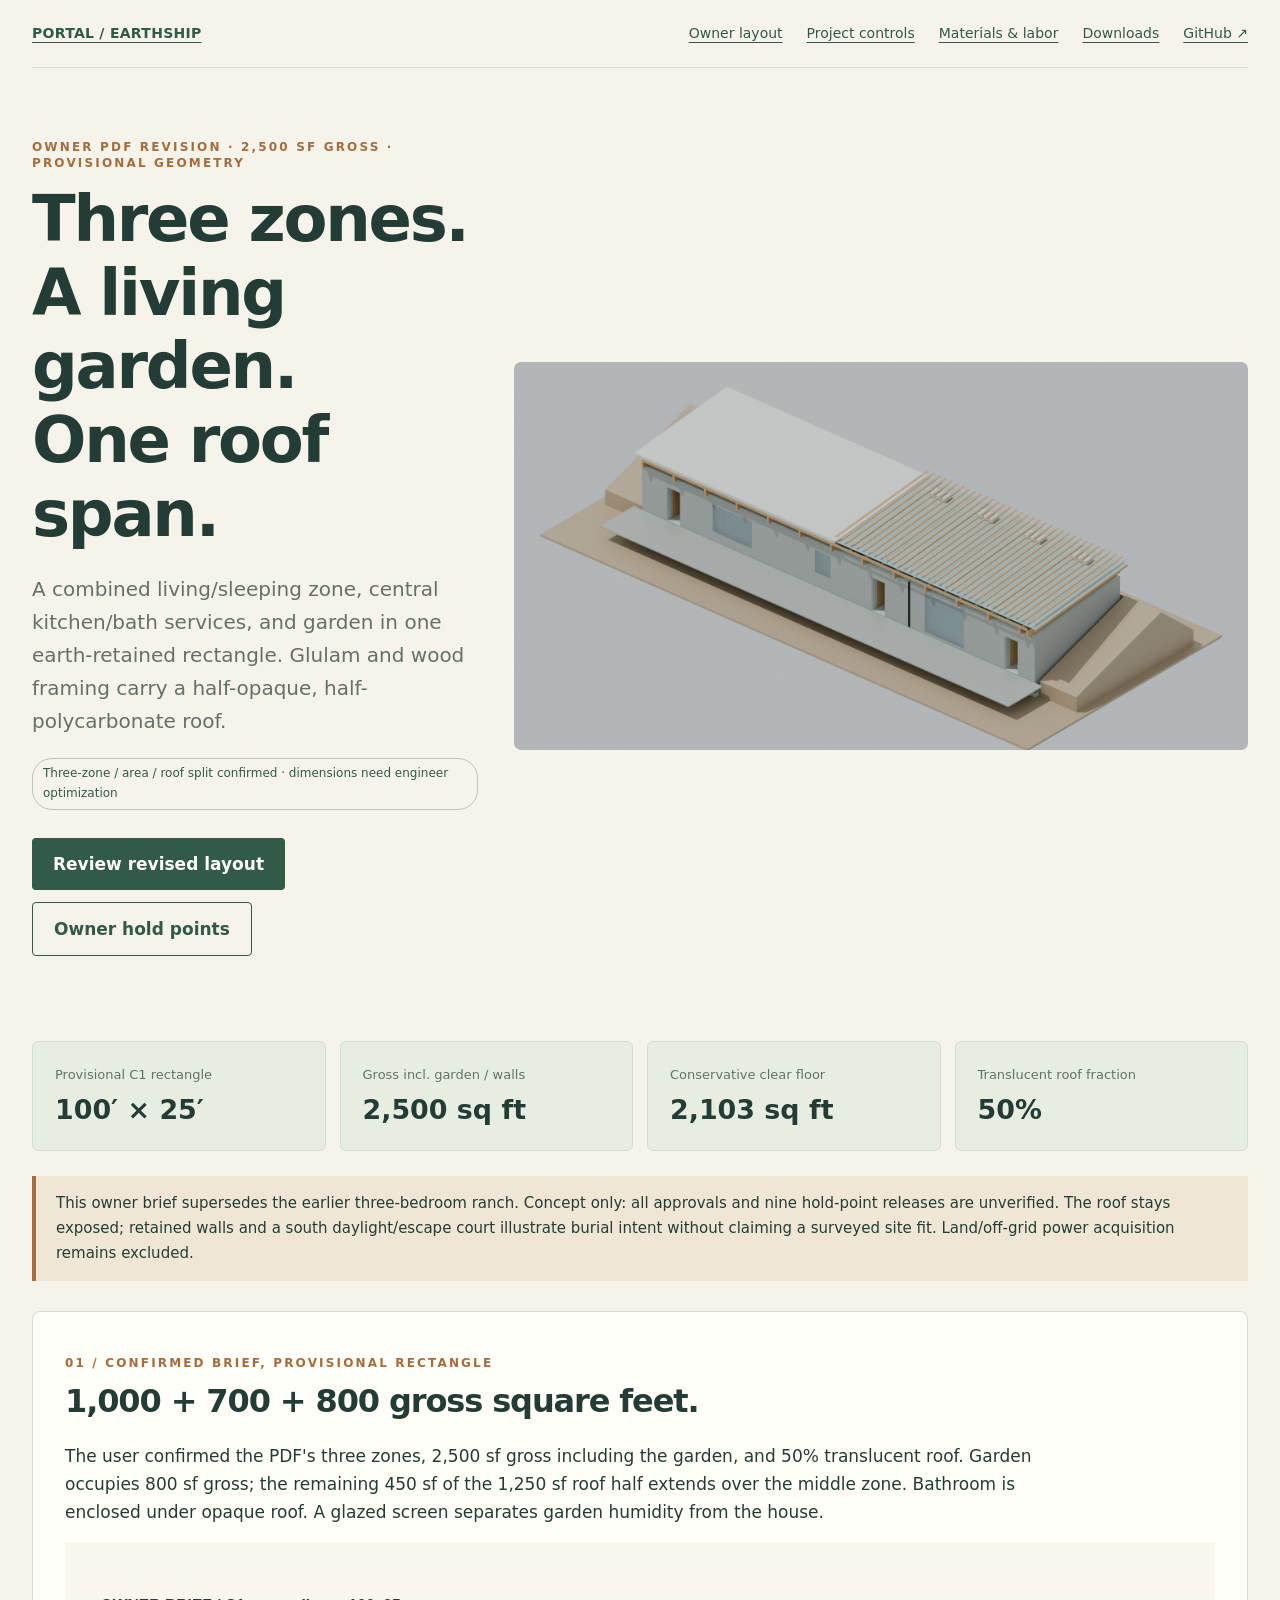
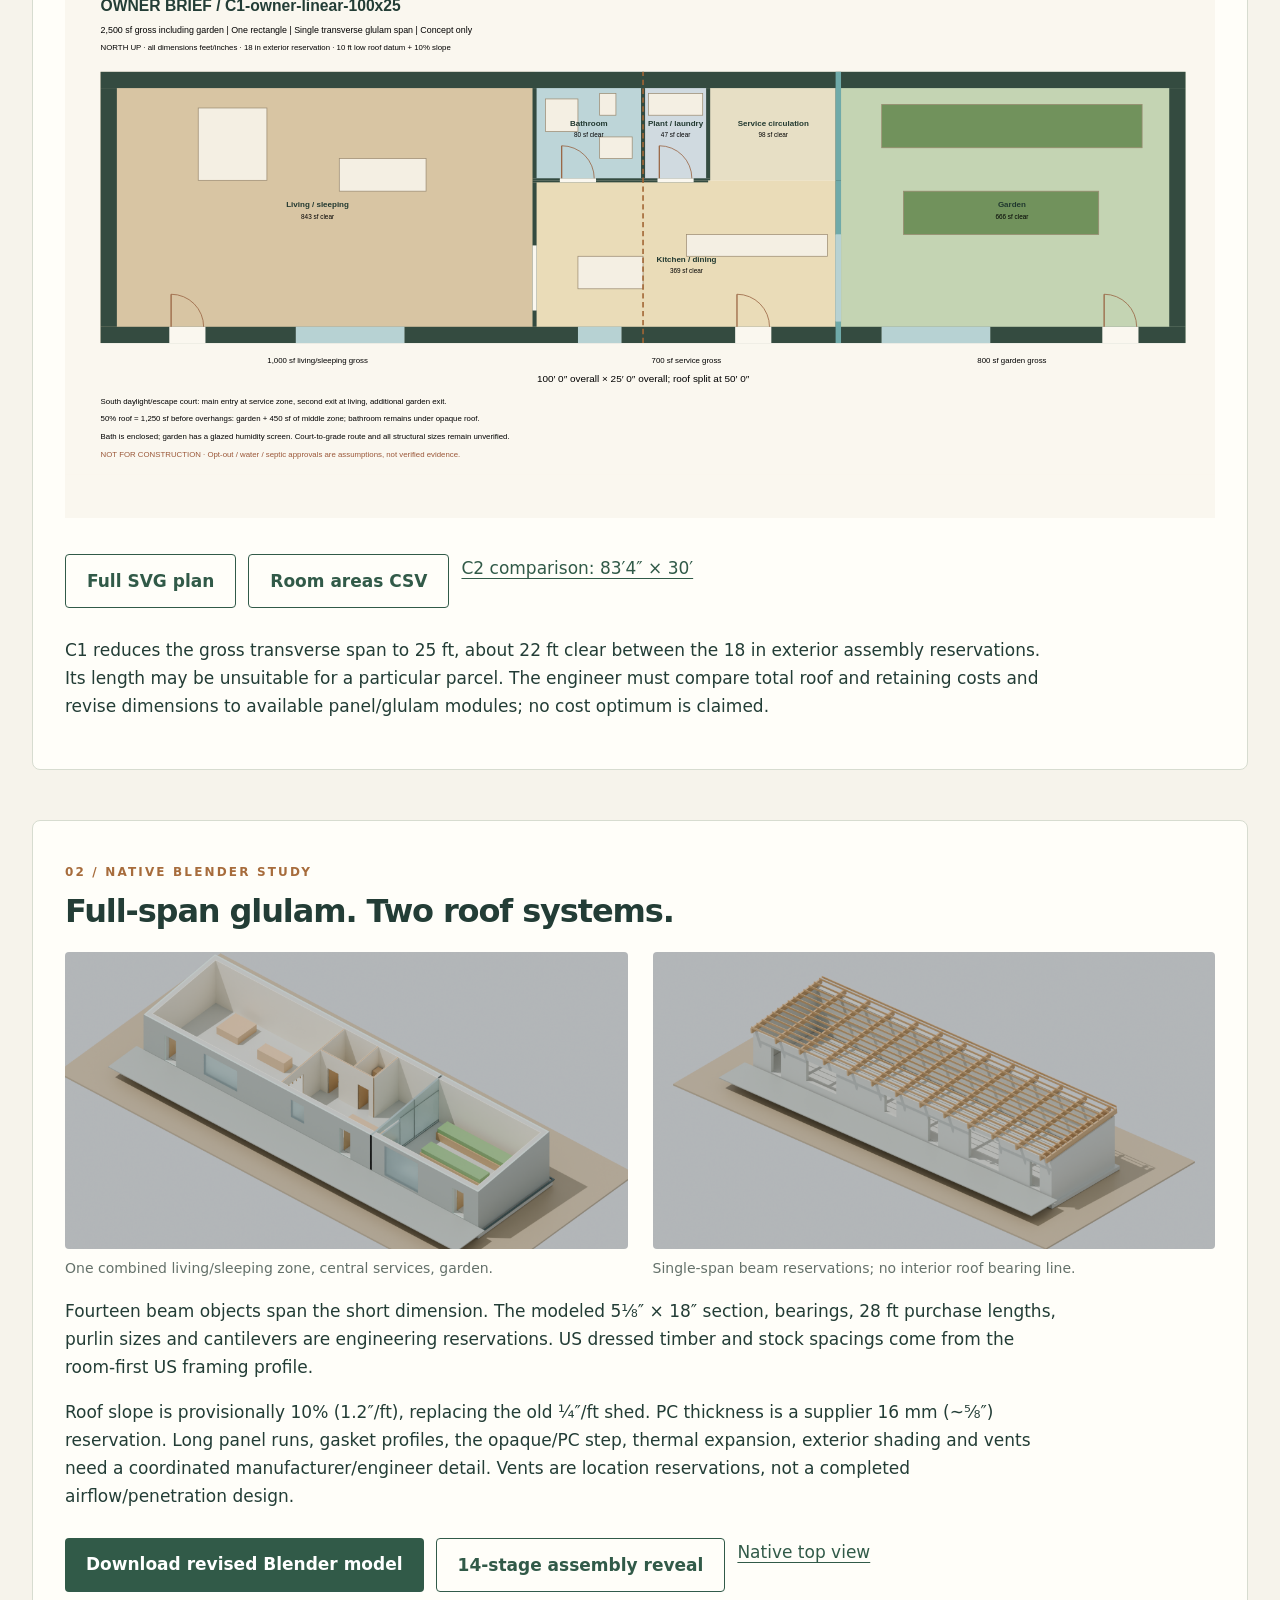
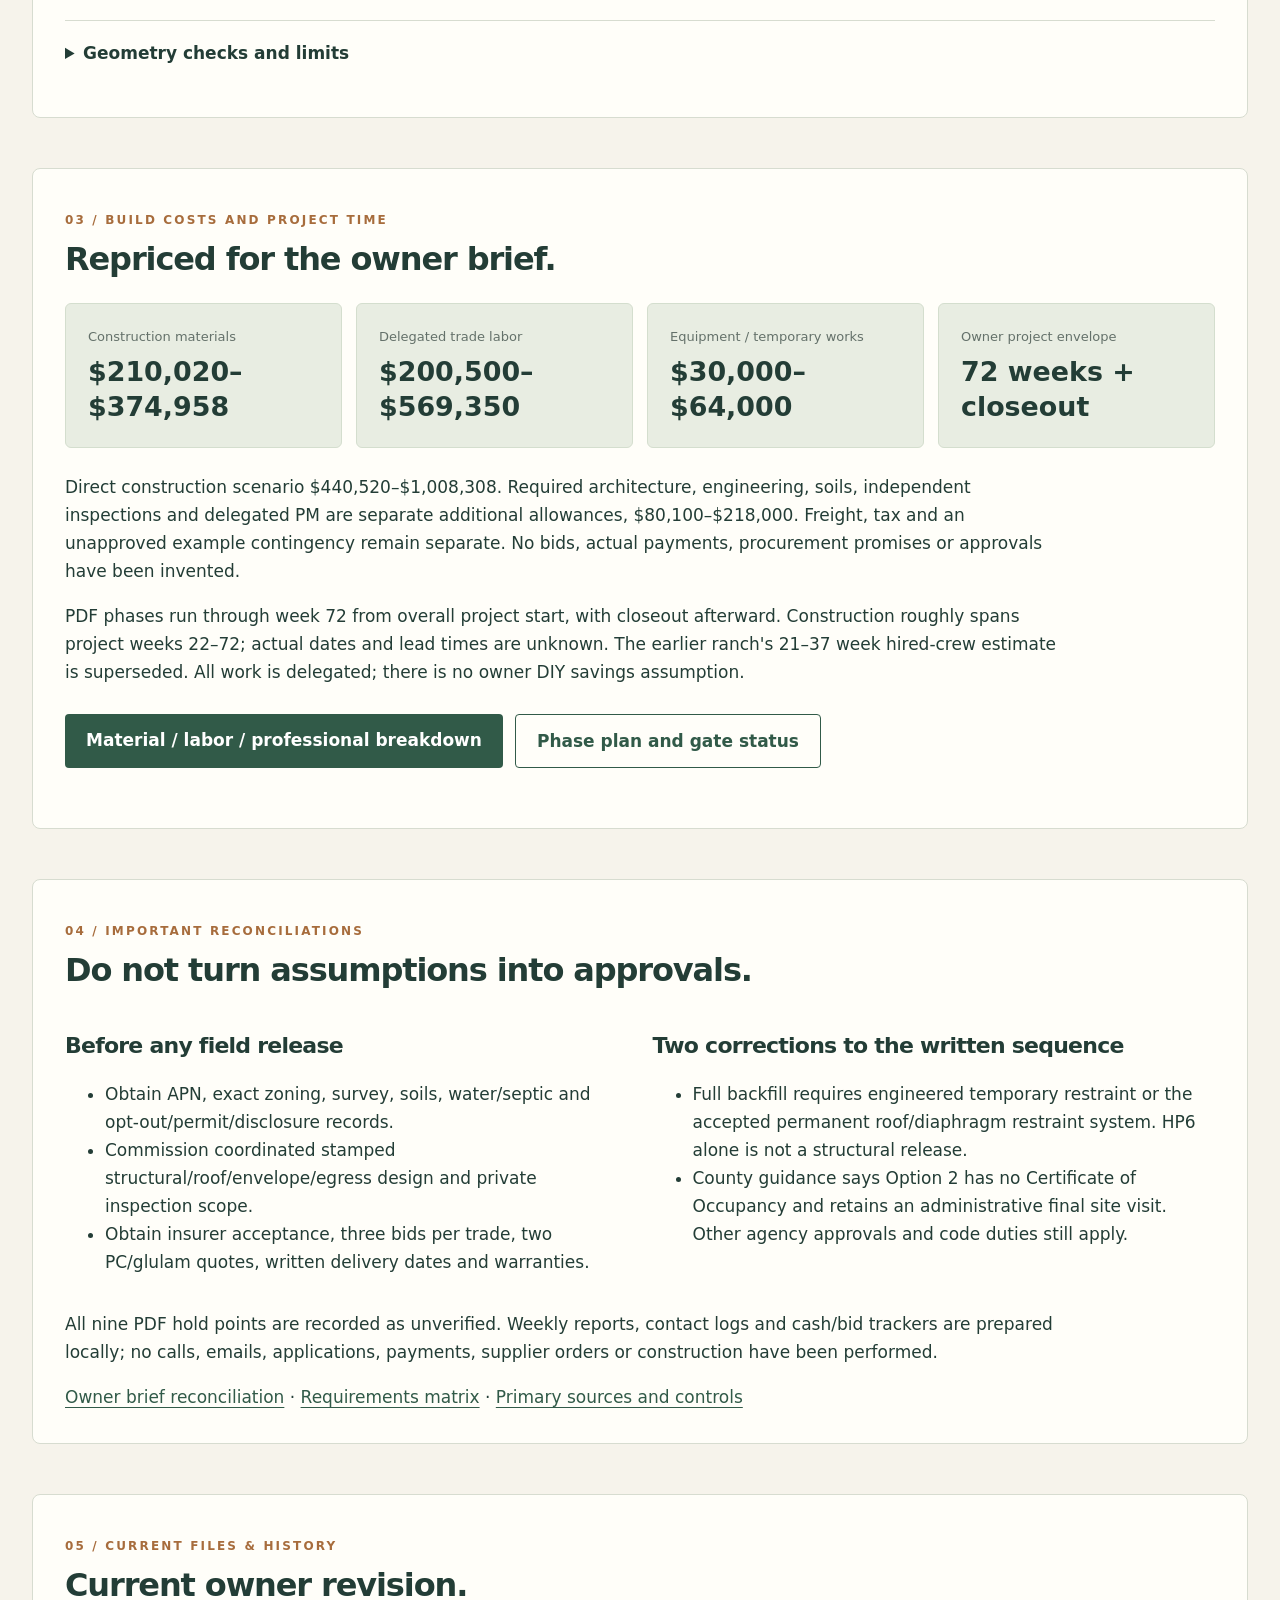
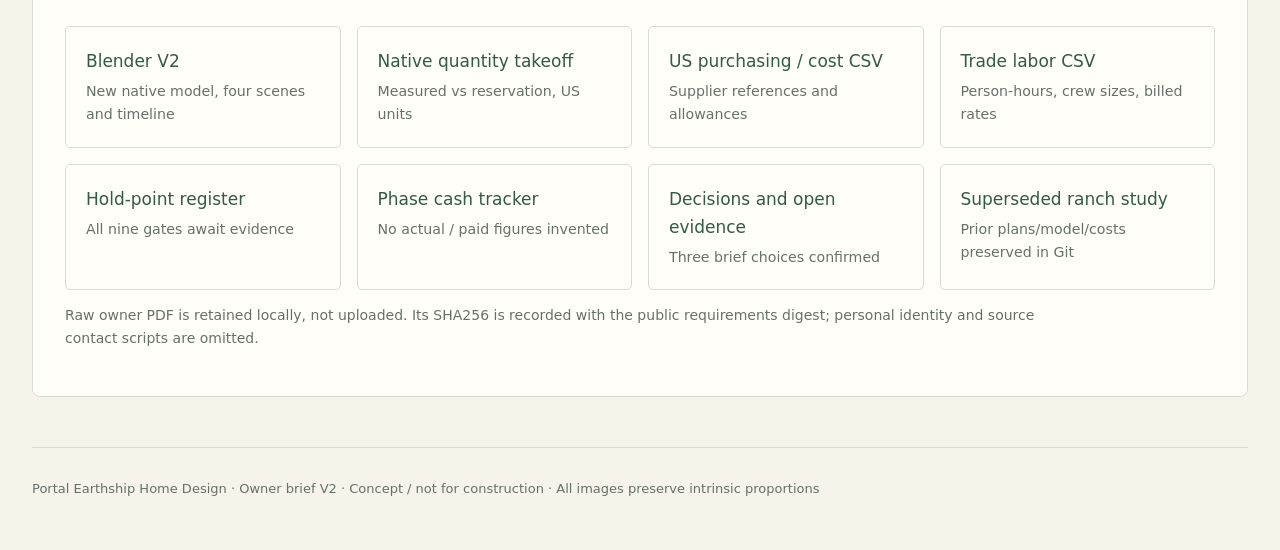
==== commit dda39ddb: "Align earthship study with owner PDF, split roof, and project hold points" ====
--- a/index.html
+++ b/index.html
@@ -1,14 +1 @@
-<!doctype html>
-<html lang="en"><head><meta charset="utf-8"><meta name="viewport" content="width=device-width,initial-scale=1"><meta name="description" content="Draft design study for a single-story earth-bermed ranch near Portal, Arizona. Imperial plans, Blender construction model, US materials and transparent cost estimates."><title>Portal Earthship · Draft home design</title><link rel="stylesheet" href="assets/site.css?v=construction-2"></head>
-<body><main>
-<nav aria-label="Main navigation"><a class="brand" href="index.html">PORTAL / EARTHSHIP</a><a href="#plan">The plan</a><a href="#study">Construction study</a><a href="materials/costs.html">Materials & costs</a><a href="#files">Downloads</a><a href="https://github.com/shusain/portal-earthship-home-design">GitHub ↗</a></nav>
-<header class="hero"><div><p class="eyebrow">PORTAL, ARIZONA · DRAFT A · 2026-11-02</p><h1>A ranch home,<br>set into the earth.</h1><p class="lede">One level. Three bedrooms. A south-facing walk-out yard and a protected, earth-bermed north wall.</p><span class="status">Layout A selected · construction design in progress</span><div class="buttons"><a class="button" href="#plan">Explore the plan</a><a class="button secondary" href="materials/costs.html">US materials & costs</a></div></div><img src="review/exterior.png" alt="Native Blender rendering of the south-facing ranch facade, lightweight shed roof and earth berms" width="1600" height="1000"></header>
-<div class="metrics"><article><span>Overall footprint</span><strong>64′ × 34′</strong></article><article><span>Gross enclosed area</span><strong>2,176 sq ft</strong></article><article><span>Conservative clear floor</span><strong>1,914 sq ft</strong></article><article><span>Rooms</span><strong>3 bed / 2 bath</strong></article></div>
-<p class="notice">Draft concept, not for construction. The footprint includes walls; clear floor excludes wall bands and door thresholds. Earth berms, patio and roof overhangs are outside the enclosed area. The baseline has an exposed lightweight roof; soil over the roof is not included.</p>
-<section id="plan"><p class="eyebrow">01 / ROOM-FIRST PLAN</p><h2>Daylight and escape at the open face.</h2><p>The living room and all bedrooms face the south yard. The kitchen and dining area join the west living space through an open gallery. Baths, laundry, storage and mechanical space occupy the rear band against the berm. A primary-suite vestibule connects the bedroom, bath and walk-in closet.</p><a href="plans/A-long-ranch.svg" aria-label="Open full selected floor plan"><img class="plan" src="plans/A-long-ranch.svg" alt="Selected A floor plan, dimensioned in feet and inches, with room areas, fixtures and door swings" width="1500" height="1050" loading="lazy"></a><div class="buttons"><a class="button secondary" href="plans/A-long-ranch.svg" download>Download SVG plan</a><a class="button secondary" href="plans/A-long-ranch-rooms.csv">Room schedule CSV</a><a href="plans/B-compact-ranch.svg">View compact alternative B</a></div><p class="small">A was selected on November 2, 2026. Alternative B remains available for comparison: 58′ × 37′, approximately 2,146 sq ft gross / 1,885 sq ft clear.</p></section>
-<section id="study"><p class="eyebrow">02 / CONSTRUCTION STUDY</p><h2>One source, inspectable assemblies.</h2><p>The Blender study separates footings, slab, retaining walls, waterproofing, insulation, drainage, interior framing, roof, openings and fixtures. Four saved scenes support exterior, cutaway, plan and structural review. A 14-stage visibility sequence uses the same construction objects as the material takeoff.</p><div class="grid"><figure><img src="review/cutaway.png" alt="Furnished cutaway showing the front bedroom wing and rear service rooms" loading="lazy" width="1600" height="1000"><figcaption>Furnished cutaway · source fixtures are planning reservations.</figcaption></figure><figure><img src="review/structure.png" alt="Structural reservation view showing framing and roof-member bearing lines" loading="lazy" width="1600" height="1000"><figcaption>Structure · member sizes, spans and connections require engineering.</figcaption></figure></div><div class="buttons"><a class="button" href="model/Earth-Groundship.blend" download>Download Blender study</a><a class="button secondary" href="review/construction.gif">Watch construction reveal</a><a href="review/floor-plan.png">Full-resolution top view</a></div><details><summary>Section, burial and drainage intent</summary><img class="plan" src="plans/section-and-site.svg" alt="South-north schematic section with open yard, approximately six-foot rear burial and separate drainage systems" loading="lazy" width="1500" height="950"><p>Assumes south-falling ground, suitable soils, a low water table and a location outside flood/erosion hazards. Upslope interception, roof runoff and footing drainage are separate systems. Final outlet, berm slopes and retaining-wall loads need the actual parcel.</p></details></section>
-<section id="materials"><p class="eyebrow">03 / CONSTRUCTION MATERIALS, LABOR & TIME</p><h2>What it takes to build the house.</h2><p>Land and off-grid power are already acquired. House wiring, protection and the existing-power interface remain included; new PV, battery, generator or utility-extension purchases are excluded.</p><div class="metrics"><article><span>House construction materials</span><strong>$141,059–$241,334</strong></article><article><span>Hired trade labor</span><strong>$125,500–$336,900</strong></article><article><span>Machinery / formwork / pump / lift</span><strong>$12,000–$27,000</strong></article><article><span>Hired-crew build time</span><strong>21–37 weeks</strong></article></div><p><b>Reference direct construction: $278,559–$605,234</b> with owner-managed hired trades. Freight, tax, fees and contingency are listed separately. Optional patio, septic, off-house water source and long service trenches are outside the house headline.</p><h3>Compare labor approaches</h3><div class="table-wrap"><table><thead><tr><th>Approach</th><th>Paid labor</th><th>Owner hands-on work</th><th>Build time</th></tr></thead><tbody><tr><td>Owner-managed, hired trades</td><td>$125,500–$336,900</td><td>0–0 hours</td><td>21–37 weeks</td></tr><tr><td>Owner-assisted partitions and interior finishes</td><td>$99,100–$263,900</td><td>837–1,404 hours</td><td>37–64 weeks</td></tr><tr><td>GC-coordinated, hired trades</td><td>$125,500–$336,900</td><td>0–0 hours</td><td>21–37 weeks</td></tr></tbody></table></div><p class="small">Hours and billable trade rates are authored estimates, not contractor quotes. Crew count converts person-hours to working time; the schedule accounts for dependencies, overlapping trade crews, waiting and a 2–4 week buffer. Starts after permits and long-lead procurement; water/septic availability can still affect occupancy.</p><h3>House materials by category</h3><div class="budget-chart" aria-label="House material cost ranges by category"><div class="bar-row"><span>Finishes</span><div class="bar-track"><div class="bar" style="width:100.0%"></div></div><strong>$27,147–$47,960</strong></div><div class="bar-row"><span>Services</span><div class="bar-track"><div class="bar" style="width:88.4%"></div></div><strong>$24,000–$42,500</strong></div><div class="bar-row"><span>Concrete</span><div class="bar-track"><div class="bar" style="width:85.4%"></div></div><strong>$23,195–$39,360</strong></div><div class="bar-row"><span>Insulation</span><div class="bar-track"><div class="bar" style="width:70.1%"></div></div><strong>$19,031–$27,486</strong></div><div class="bar-row"><span>Roof</span><div class="bar-track"><div class="bar" style="width:55.9%"></div></div><strong>$15,167–$22,820</strong></div><div class="bar-row"><span>Framing</span><div class="bar-track"><div class="bar" style="width:45.2%"></div></div><strong>$12,266–$24,694</strong></div><div class="bar-row"><span>Waterproofing</span><div class="bar-track"><div class="bar" style="width:38.2%"></div></div><strong>$10,382–$14,403</strong></div><div class="bar-row"><span>Openings</span><div class="bar-track"><div class="bar" style="width:25.1%"></div></div><strong>$6,820–$14,900</strong></div><div class="bar-row"><span>Drainage</span><div class="bar-track"><div class="bar" style="width:11.2%"></div></div><strong>$3,050–$7,210</strong></div></div><div class="buttons"><a class="button" href="materials/costs.html">Materials, labor & schedule</a><a class="button secondary" href="materials/labor-and-schedule.csv">Trade hours & timing CSV</a><a href="materials/us-purchasing-and-costs.csv">US purchasing CSV</a></div><p>US stock throughout: dressed 2×4 is 1½″ × 3½″, dressed 2×6 is 1½″ × 5½″, studs at 16″ on center. Supplier benchmarks, allowances, waste and stock-pack rounding remain explicit. Lumber quantities are budgeting equivalents, not a cut list.</p></section>
-<section><p class="eyebrow">04 / EVIDENCE & NEXT DECISIONS</p><h2>Checked geometry, open engineering.</h2><div class="grid"><div><h3>Checks completed</h3><ul><li>Room coverage, shared-wall ownership and semantic SVG readback.</li><li>Full conservative door-swing checks and fixture containment.</li><li>Connected 30″ furnished walking envelope and access at both bed sides and foot.</li><li>1,131 original model components, closed positive-volume meshes and unit scales.</li><li>Four saved scenes and all 14 reveal stages verified after reopening the native file.</li></ul><p><a href="model/native-readback.json">Native validation receipt</a> · <a href="plans/A-long-ranch-routes.json">Furnished routes</a> · <a href="plans/negative-checks.json">Source rejection checks</a></p></div><div><h3>Before permit development</h3><ul><li>Confirm parcel, survey, flood/erosion status, soil and groundwater.</li><li>Engineer retaining walls, reinforcement, foundations, transfer beam and roof.</li><li>Coordinate 36″ nominal doors with actual prehung rough openings and hardware.</li><li>Complete daylight, ventilation, thermal, waterproofing and utility design.</li><li>Separate mechanical/pantry storage, review suite privacy and obtain local supplier/installer quotes.</li></ul><p>Cochise County adopted 2024 residential codes effective September 1, 2026, with 2023 NEC and retained 2012 IECC, subject to local amendments. <a href="https://cochise.az.gov/m/newsflash/Archive/Item/441?arcId=796">County adoption notice</a>.</p></div></div><p class="small">The 30″ walking envelope is a study input, not an accessibility certification. Nominal ceiling datum is 9′; the schematic dropped transfer beam reaches approximately 7′10″ underside locally. No structural, drainage or full code approval is implied.</p><a href="research/code-and-site-basis.md">Read the code and site research</a></section>
-<section id="files"><p class="eyebrow">05 / PROJECT FILES</p><h2>Review, download, revise.</h2><div class="download-list"><a href="model/Earth-Groundship.blend" download>Blender model<small>Four scenes + construction timeline</small></a><a href="plans/A-long-ranch.svg" download>Selected floor plan<small>SVG · dimensions in feet / inches</small></a><a href="plans/section-and-site.svg" download>Section / site intent<small>Schematic burial and drainage</small></a><a href="materials/costs.html">Materials and costs<small>House materials, labor and build time</small></a><a href="materials/bill-of-materials.csv">Measured takeoff CSV<small>Net model quantities + allowances</small></a><a href="materials/us-purchasing-and-costs.csv">US purchasing CSV<small>Stock units, costs and source links</small></a><a href="materials/labor-and-schedule.csv">Trade labor / schedule CSV<small>Hours, crew sizes and dependencies</small></a><a href="materials/labor-options.csv">Labor options CSV<small>Hired trades, owner assistance and GC</small></a><a href="materials/overall-budget.csv">Direct construction CSV<small>Materials, hired labor and equipment</small></a><a href="https://github.com/shusain/portal-earthship-home-design">Source repository<small>Scripts, evidence and reproduction notes</small></a></div></section>
-<footer>Portal Earthship Home Design · Draft A · Updated 2026-11-02 · All costs USD · <a href="https://github.com/shusain/portal-earthship-home-design/blob/main/README.md">Project notes</a></footer>
-</main></body></html>+<!doctype html><html lang="en"><head><meta charset="utf-8"><meta name="viewport" content="width=device-width,initial-scale=1"><meta name="description" content="Owner-PDF-aligned 2,500 square foot underground earthship concept near Portal, AZ: three zones, split polycarbonate roof, glulam, project controls and US materials."><title>Portal Earthship · Owner brief V2</title><link rel="stylesheet" href="assets/site.css?v=owner-v2"></head><body><main><nav><a class="brand" href="index.html">PORTAL / EARTHSHIP</a><a href="#plan">Owner layout</a><a href="revisions/owner-brief-v2/project/index.html">Project controls</a><a href="revisions/owner-brief-v2/materials/costs.html">Materials & labor</a><a href="#files">Downloads</a><a href="https://github.com/shusain/portal-earthship-home-design">GitHub ↗</a></nav><header class="hero"><div><p class="eyebrow">OWNER PDF REVISION · 2,500 SF GROSS · PROVISIONAL GEOMETRY</p><h1>Three zones.<br>A living garden.<br>One roof span.</h1><p class="lede">A combined living/sleeping zone, central kitchen/bath services, and garden in one earth-retained rectangle. Glulam and wood framing carry a half-opaque, half-polycarbonate roof.</p><span class="status">Three-zone / area / roof split confirmed · dimensions need engineer optimization</span><div class="buttons"><a class="button" href="#plan">Review revised layout</a><a class="button secondary" href="revisions/owner-brief-v2/project/index.html">Owner hold points</a></div></div><img src="revisions/owner-brief-v2/review/exterior.png" alt="Native Blender owner-revision rendering with an opaque west roof half and shaded translucent east half" width="1800" height="950"></header><div class="metrics"><article><span>Provisional C1 rectangle</span><strong>100′ × 25′</strong></article><article><span>Gross incl. garden / walls</span><strong>2,500 sq ft</strong></article><article><span>Conservative clear floor</span><strong>2,103 sq ft</strong></article><article><span>Translucent roof fraction</span><strong>50%</strong></article></div><p class="notice">This owner brief supersedes the earlier three-bedroom ranch. Concept only: all approvals and nine hold-point releases are unverified. The roof stays exposed; retained walls and a south daylight/escape court illustrate burial intent without claiming a surveyed site fit. Land/off-grid power acquisition remains excluded.</p><section id="plan"><p class="eyebrow">01 / CONFIRMED BRIEF, PROVISIONAL RECTANGLE</p><h2>1,000 + 700 + 800 gross square feet.</h2><p>The user confirmed the PDF's three zones, 2,500 sf gross including the garden, and 50% translucent roof. Garden occupies 800 sf gross; the remaining 450 sf of the 1,250 sf roof half extends over the middle zone. Bathroom is enclosed under opaque roof. A glazed screen separates garden humidity from the house.</p><a href="revisions/owner-brief-v2/plans/C1-owner-linear-100x25.svg"><img class="plan" src="revisions/owner-brief-v2/plans/C1-owner-linear-100x25.svg" alt="C1 owner-revision plan, with 1000, 700 and 800 gross square foot zones, bathroom enclosure, humidity screen, fixtures and roof split" width="1600" height="800"></a><div class="buttons"><a class="button secondary" href="revisions/owner-brief-v2/plans/C1-owner-linear-100x25.svg">Full SVG plan</a><a class="button secondary" href="revisions/owner-brief-v2/plans/C1-owner-linear-100x25-rooms.csv">Room areas CSV</a><a href="revisions/owner-brief-v2/plans/C2-owner-linear-83x30.svg">C2 comparison: 83′4″ × 30′</a></div><p>C1 reduces the gross transverse span to 25 ft, about 22 ft clear between the 18 in exterior assembly reservations. Its length may be unsuitable for a particular parcel. The engineer must compare total roof and retaining costs and revise dimensions to available panel/glulam modules; no cost optimum is claimed.</p></section><section><p class="eyebrow">02 / NATIVE BLENDER STUDY</p><h2>Full-span glulam. Two roof systems.</h2><div class="grid"><figure><img src="revisions/owner-brief-v2/review/cutaway.png" alt="Three-zone furnished cutaway with enclosed bath and separate planted garden" width="1800" height="950" loading="lazy"><figcaption>One combined living/sleeping zone, central services, garden.</figcaption></figure><figure><img src="revisions/owner-brief-v2/review/structure.png" alt="Fourteen full transverse glulam beam reservations and secondary roof purlins" width="1800" height="950" loading="lazy"><figcaption>Single-span beam reservations; no interior roof bearing line.</figcaption></figure></div><p>Fourteen beam objects span the short dimension. The modeled 5⅛″ × 18″ section, bearings, 28 ft purchase lengths, purlin sizes and cantilevers are engineering reservations. US dressed timber and stock spacings come from the room-first US framing profile.</p><p>Roof slope is provisionally 10% (1.2″/ft), replacing the old ¼″/ft shed. PC thickness is a supplier 16 mm (~⅝″) reservation. Long panel runs, gasket profiles, the opaque/PC step, thermal expansion, exterior shading and vents need a coordinated manufacturer/engineer detail. Vents are location reservations, not a completed airflow/penetration design.</p><div class="buttons"><a class="button" href="revisions/owner-brief-v2/model/Owner-Earthship.blend" download>Download revised Blender model</a><a class="button secondary" href="revisions/owner-brief-v2/review/construction.gif">14-stage assembly reveal</a><a href="revisions/owner-brief-v2/review/floor-plan.png">Native top view</a></div><details><summary>Geometry checks and limits</summary><p>822 original components; four saved scenes; 14 reveal stages; source/hash identity; closed positive-volume meshes; finite coordinates/unit scale; full-span beam section metrology. Plans check room coverage, fixture containment, conservative complete swings, connected 30″ walking envelopes and interior door pads. None of these checks is engineering, egress certification, site drainage or code approval.</p><a href="revisions/owner-brief-v2/model/native-readback.json">Native readback</a> · <a href="revisions/owner-brief-v2/plans/C1-owner-linear-100x25-validation.json">Plan checks</a></details></section><section><p class="eyebrow">03 / BUILD COSTS AND PROJECT TIME</p><h2>Repriced for the owner brief.</h2><div class="metrics"><article><span>Construction materials</span><strong>$210,020–$374,958</strong></article><article><span>Delegated trade labor</span><strong>$200,500–$569,350</strong></article><article><span>Equipment / temporary works</span><strong>$30,000–$64,000</strong></article><article><span>Owner project envelope</span><strong>72 weeks + closeout</strong></article></div><p>Direct construction scenario $440,520–$1,008,308. Required architecture, engineering, soils, independent inspections and delegated PM are separate additional allowances, $80,100–$218,000. Freight, tax and an unapproved example contingency remain separate. No bids, actual payments, procurement promises or approvals have been invented.</p><p>PDF phases run through week 72 from overall project start, with closeout afterward. Construction roughly spans project weeks 22–72; actual dates and lead times are unknown. The earlier ranch's 21–37 week hired-crew estimate is superseded. All work is delegated; there is no owner DIY savings assumption.</p><div class="buttons"><a class="button" href="revisions/owner-brief-v2/materials/costs.html">Material / labor / professional breakdown</a><a class="button secondary" href="revisions/owner-brief-v2/project/index.html">Phase plan and gate status</a></div></section><section><p class="eyebrow">04 / IMPORTANT RECONCILIATIONS</p><h2>Do not turn assumptions into approvals.</h2><div class="grid"><div><h3>Before any field release</h3><ul><li>Obtain APN, exact zoning, survey, soils, water/septic and opt-out/permit/disclosure records.</li><li>Commission coordinated stamped structural/roof/envelope/egress design and private inspection scope.</li><li>Obtain insurer acceptance, three bids per trade, two PC/glulam quotes, written delivery dates and warranties.</li></ul></div><div><h3>Two corrections to the written sequence</h3><ul><li>Full backfill requires engineered temporary restraint or the accepted permanent roof/diaphragm restraint system. HP6 alone is not a structural release.</li><li>County guidance says Option 2 has no Certificate of Occupancy and retains an administrative final site visit. Other agency approvals and code duties still apply.</li></ul></div></div><p>All nine PDF hold points are recorded as unverified. Weekly reports, contact logs and cash/bid trackers are prepared locally; no calls, emails, applications, payments, supplier orders or construction have been performed.</p><a href="revisions/owner-brief-v2/project/brief-reconciliation.md">Owner brief reconciliation</a> · <a href="revisions/owner-brief-v2/project/requirements-matrix.csv">Requirements matrix</a> · <a href="revisions/owner-brief-v2/project/index.html">Primary sources and controls</a></section><section id="files"><p class="eyebrow">05 / CURRENT FILES & HISTORY</p><h2>Current owner revision.</h2><div class="download-list"><a href="revisions/owner-brief-v2/model/Owner-Earthship.blend">Blender V2<small>New native model, four scenes and timeline</small></a><a href="revisions/owner-brief-v2/materials/bill-of-materials.csv">Native quantity takeoff<small>Measured vs reservation, US units</small></a><a href="revisions/owner-brief-v2/materials/us-purchasing-and-costs.csv">US purchasing / cost CSV<small>Supplier references and allowances</small></a><a href="revisions/owner-brief-v2/materials/trade-labor.csv">Trade labor CSV<small>Person-hours, crew sizes, billed rates</small></a><a href="revisions/owner-brief-v2/project/hold-points.csv">Hold-point register<small>All nine gates await evidence</small></a><a href="revisions/owner-brief-v2/project/phase-cash-tracker.csv">Phase cash tracker<small>No actual / paid figures invented</small></a><a href="revisions/owner-brief-v2/project/decision-register.csv">Decisions and open evidence<small>Three brief choices confirmed</small></a><a href="https://github.com/shusain/portal-earthship-home-design/tree/0bfb490bcc7c7243a7f34b08109b511e1aeab222">Superseded ranch study<small>Prior plans/model/costs preserved in Git</small></a></div><p class="small">Raw owner PDF is retained locally, not uploaded. Its SHA256 is recorded with the public requirements digest; personal identity and source contact scripts are omitted.</p></section><footer>Portal Earthship Home Design · Owner brief V2 · Concept / not for construction · All images preserve intrinsic proportions</footer></main></body></html>
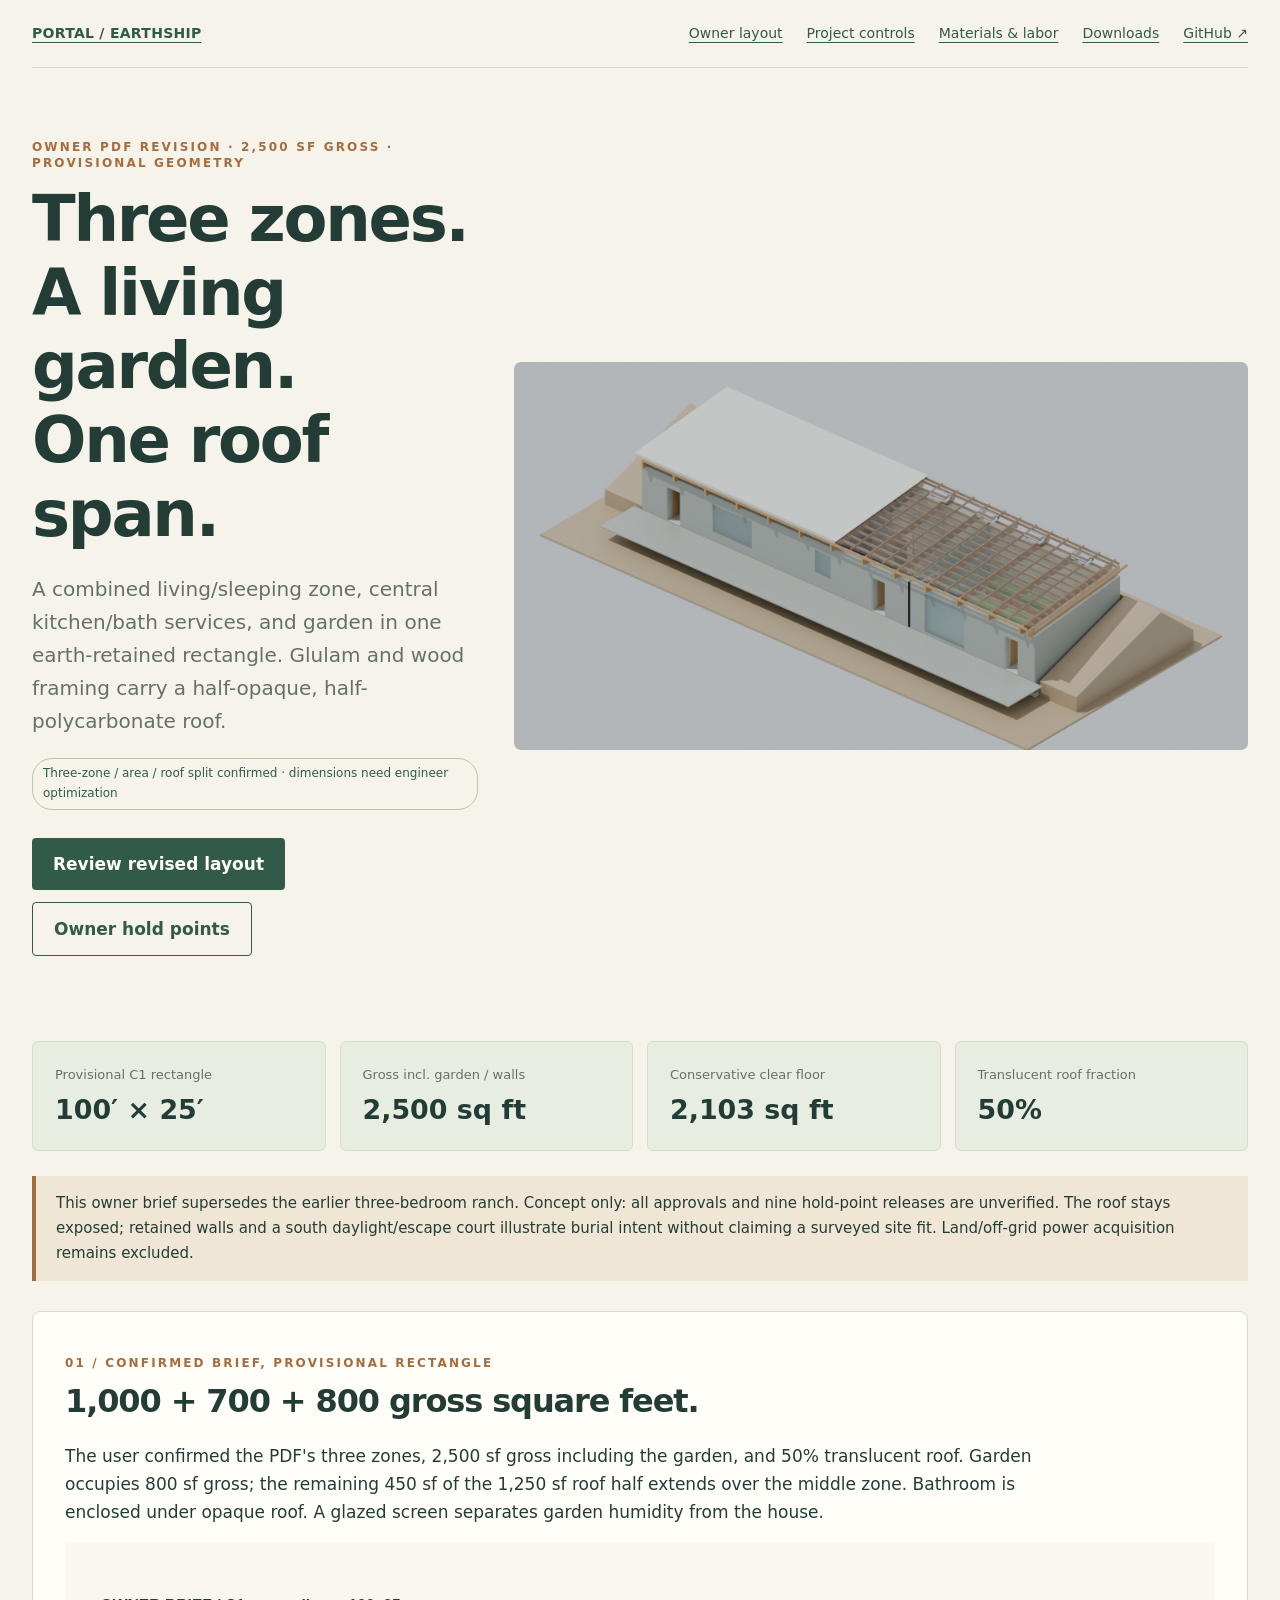
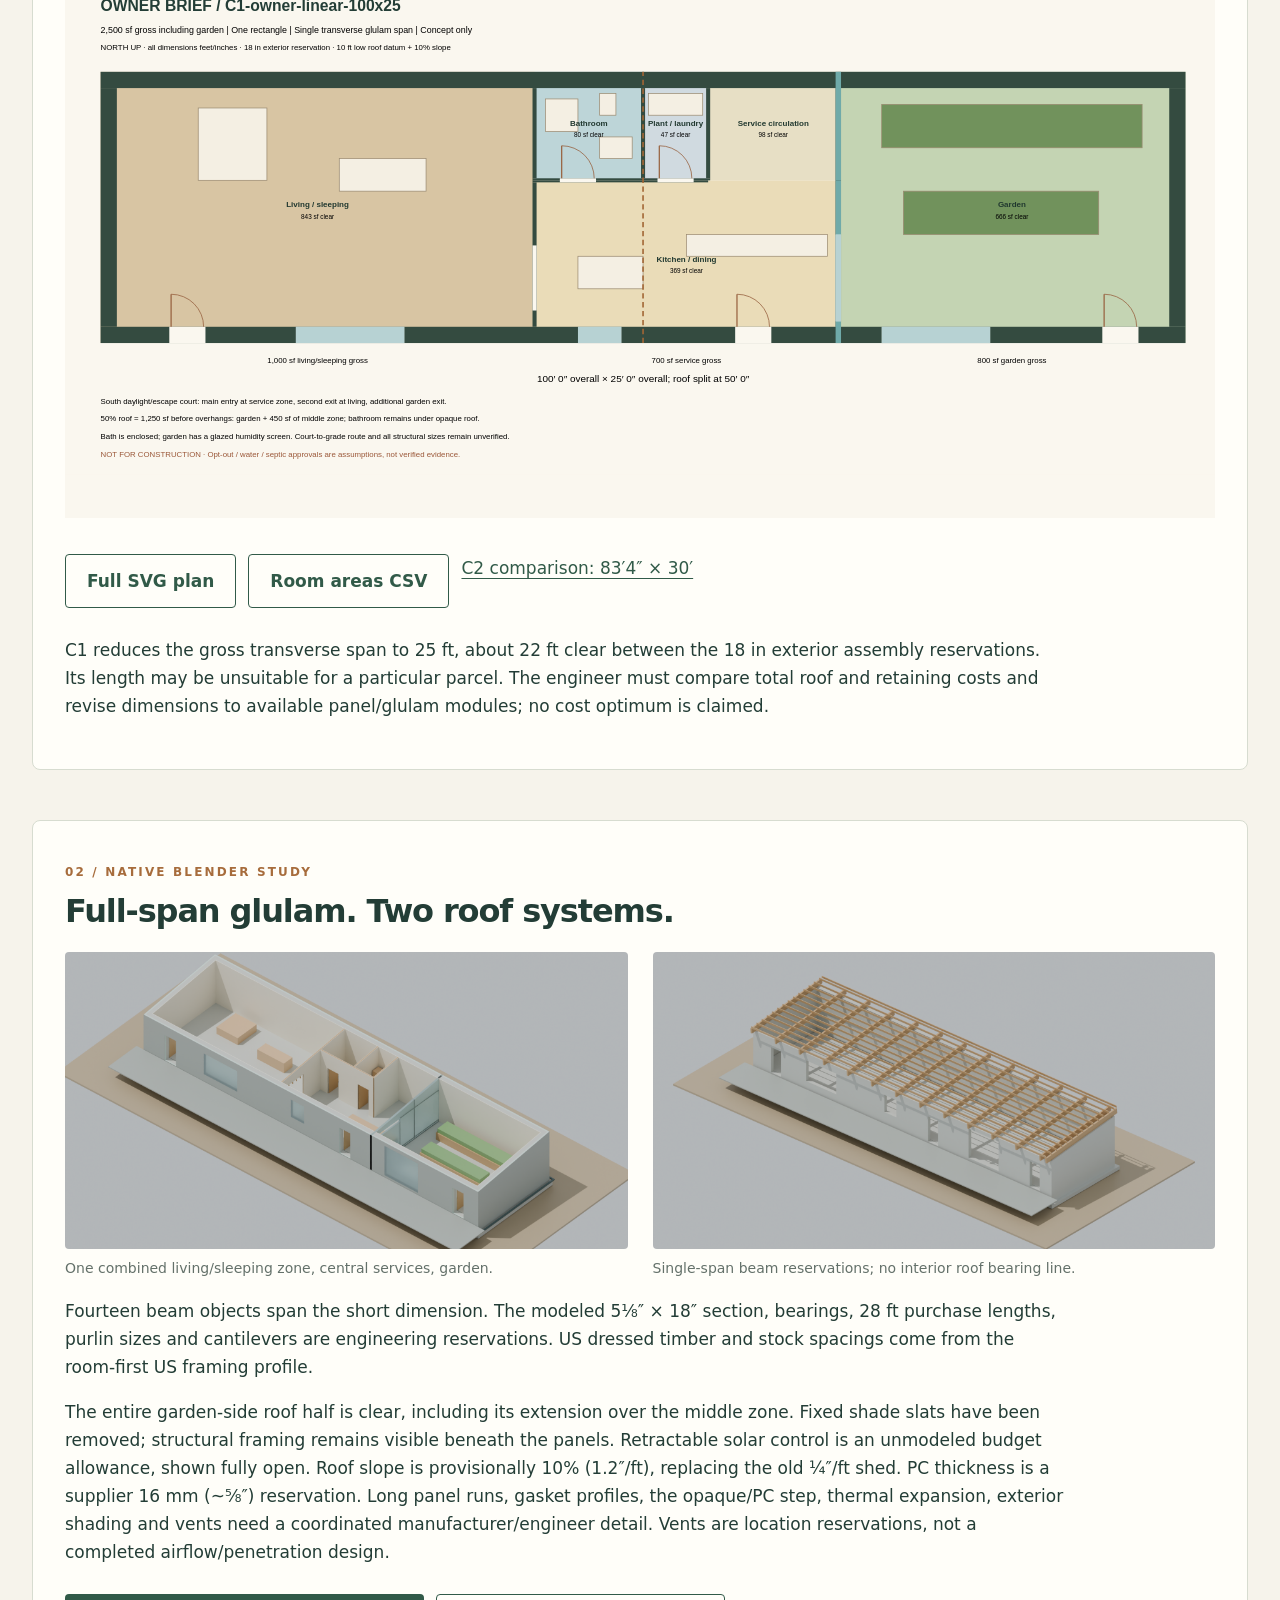
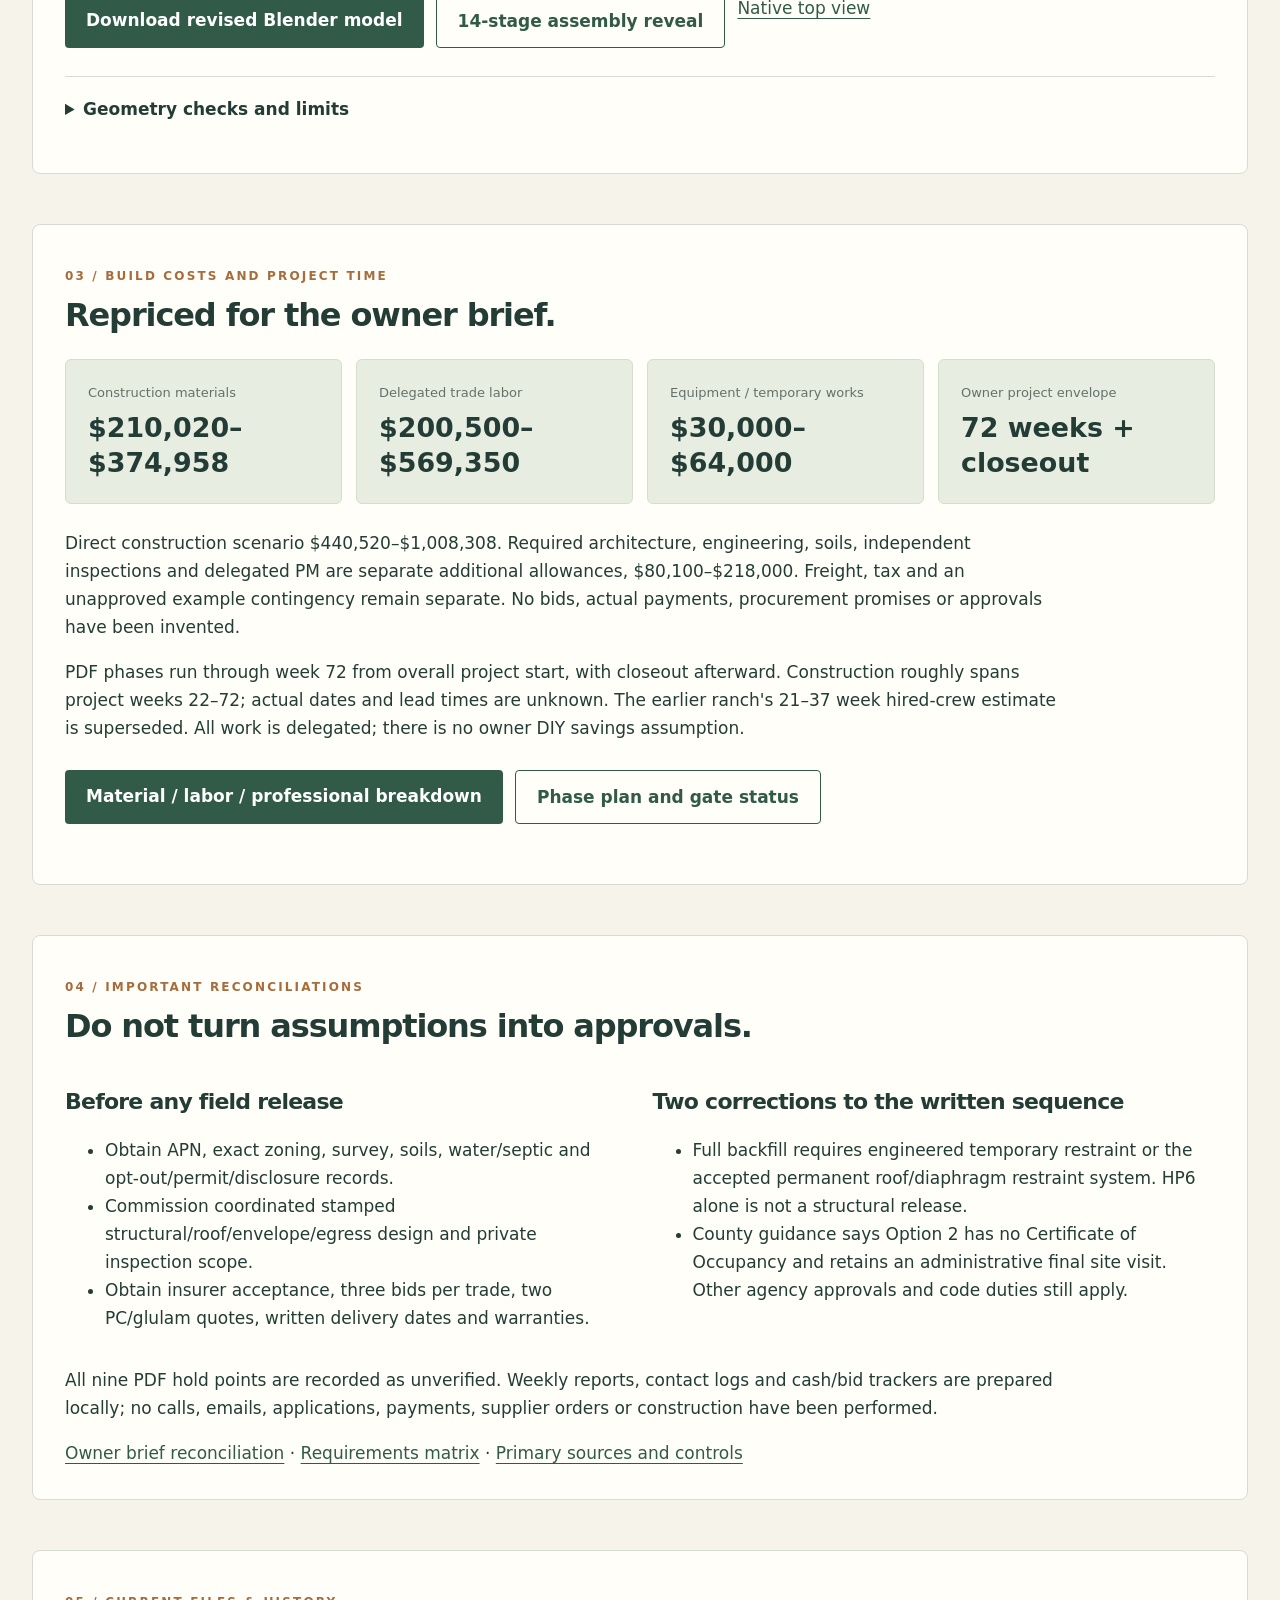
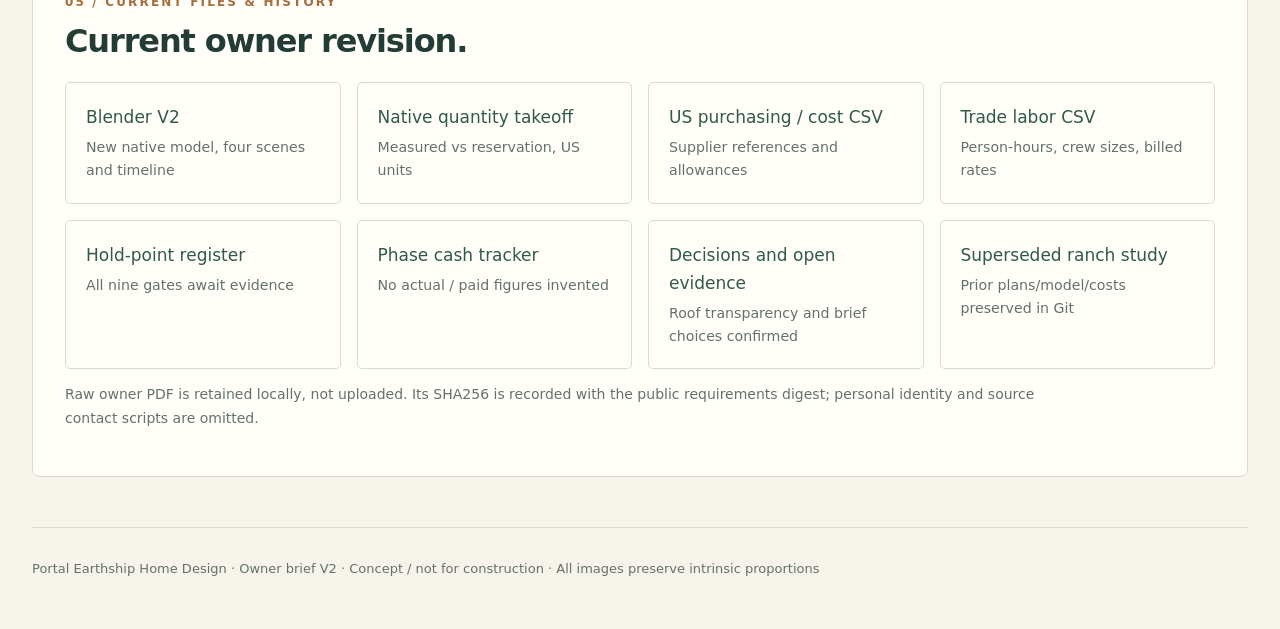
==== commit caf6666c: "Clear garden-side roof and remove fixed shade slats" ====
--- a/index.html
+++ b/index.html
@@ -1 +1 @@
-<!doctype html><html lang="en"><head><meta charset="utf-8"><meta name="viewport" content="width=device-width,initial-scale=1"><meta name="description" content="Owner-PDF-aligned 2,500 square foot underground earthship concept near Portal, AZ: three zones, split polycarbonate roof, glulam, project controls and US materials."><title>Portal Earthship · Owner brief V2</title><link rel="stylesheet" href="assets/site.css?v=owner-v2"></head><body><main><nav><a class="brand" href="index.html">PORTAL / EARTHSHIP</a><a href="#plan">Owner layout</a><a href="revisions/owner-brief-v2/project/index.html">Project controls</a><a href="revisions/owner-brief-v2/materials/costs.html">Materials & labor</a><a href="#files">Downloads</a><a href="https://github.com/shusain/portal-earthship-home-design">GitHub ↗</a></nav><header class="hero"><div><p class="eyebrow">OWNER PDF REVISION · 2,500 SF GROSS · PROVISIONAL GEOMETRY</p><h1>Three zones.<br>A living garden.<br>One roof span.</h1><p class="lede">A combined living/sleeping zone, central kitchen/bath services, and garden in one earth-retained rectangle. Glulam and wood framing carry a half-opaque, half-polycarbonate roof.</p><span class="status">Three-zone / area / roof split confirmed · dimensions need engineer optimization</span><div class="buttons"><a class="button" href="#plan">Review revised layout</a><a class="button secondary" href="revisions/owner-brief-v2/project/index.html">Owner hold points</a></div></div><img src="revisions/owner-brief-v2/review/exterior.png" alt="Native Blender owner-revision rendering with an opaque west roof half and shaded translucent east half" width="1800" height="950"></header><div class="metrics"><article><span>Provisional C1 rectangle</span><strong>100′ × 25′</strong></article><article><span>Gross incl. garden / walls</span><strong>2,500 sq ft</strong></article><article><span>Conservative clear floor</span><strong>2,103 sq ft</strong></article><article><span>Translucent roof fraction</span><strong>50%</strong></article></div><p class="notice">This owner brief supersedes the earlier three-bedroom ranch. Concept only: all approvals and nine hold-point releases are unverified. The roof stays exposed; retained walls and a south daylight/escape court illustrate burial intent without claiming a surveyed site fit. Land/off-grid power acquisition remains excluded.</p><section id="plan"><p class="eyebrow">01 / CONFIRMED BRIEF, PROVISIONAL RECTANGLE</p><h2>1,000 + 700 + 800 gross square feet.</h2><p>The user confirmed the PDF's three zones, 2,500 sf gross including the garden, and 50% translucent roof. Garden occupies 800 sf gross; the remaining 450 sf of the 1,250 sf roof half extends over the middle zone. Bathroom is enclosed under opaque roof. A glazed screen separates garden humidity from the house.</p><a href="revisions/owner-brief-v2/plans/C1-owner-linear-100x25.svg"><img class="plan" src="revisions/owner-brief-v2/plans/C1-owner-linear-100x25.svg" alt="C1 owner-revision plan, with 1000, 700 and 800 gross square foot zones, bathroom enclosure, humidity screen, fixtures and roof split" width="1600" height="800"></a><div class="buttons"><a class="button secondary" href="revisions/owner-brief-v2/plans/C1-owner-linear-100x25.svg">Full SVG plan</a><a class="button secondary" href="revisions/owner-brief-v2/plans/C1-owner-linear-100x25-rooms.csv">Room areas CSV</a><a href="revisions/owner-brief-v2/plans/C2-owner-linear-83x30.svg">C2 comparison: 83′4″ × 30′</a></div><p>C1 reduces the gross transverse span to 25 ft, about 22 ft clear between the 18 in exterior assembly reservations. Its length may be unsuitable for a particular parcel. The engineer must compare total roof and retaining costs and revise dimensions to available panel/glulam modules; no cost optimum is claimed.</p></section><section><p class="eyebrow">02 / NATIVE BLENDER STUDY</p><h2>Full-span glulam. Two roof systems.</h2><div class="grid"><figure><img src="revisions/owner-brief-v2/review/cutaway.png" alt="Three-zone furnished cutaway with enclosed bath and separate planted garden" width="1800" height="950" loading="lazy"><figcaption>One combined living/sleeping zone, central services, garden.</figcaption></figure><figure><img src="revisions/owner-brief-v2/review/structure.png" alt="Fourteen full transverse glulam beam reservations and secondary roof purlins" width="1800" height="950" loading="lazy"><figcaption>Single-span beam reservations; no interior roof bearing line.</figcaption></figure></div><p>Fourteen beam objects span the short dimension. The modeled 5⅛″ × 18″ section, bearings, 28 ft purchase lengths, purlin sizes and cantilevers are engineering reservations. US dressed timber and stock spacings come from the room-first US framing profile.</p><p>Roof slope is provisionally 10% (1.2″/ft), replacing the old ¼″/ft shed. PC thickness is a supplier 16 mm (~⅝″) reservation. Long panel runs, gasket profiles, the opaque/PC step, thermal expansion, exterior shading and vents need a coordinated manufacturer/engineer detail. Vents are location reservations, not a completed airflow/penetration design.</p><div class="buttons"><a class="button" href="revisions/owner-brief-v2/model/Owner-Earthship.blend" download>Download revised Blender model</a><a class="button secondary" href="revisions/owner-brief-v2/review/construction.gif">14-stage assembly reveal</a><a href="revisions/owner-brief-v2/review/floor-plan.png">Native top view</a></div><details><summary>Geometry checks and limits</summary><p>822 original components; four saved scenes; 14 reveal stages; source/hash identity; closed positive-volume meshes; finite coordinates/unit scale; full-span beam section metrology. Plans check room coverage, fixture containment, conservative complete swings, connected 30″ walking envelopes and interior door pads. None of these checks is engineering, egress certification, site drainage or code approval.</p><a href="revisions/owner-brief-v2/model/native-readback.json">Native readback</a> · <a href="revisions/owner-brief-v2/plans/C1-owner-linear-100x25-validation.json">Plan checks</a></details></section><section><p class="eyebrow">03 / BUILD COSTS AND PROJECT TIME</p><h2>Repriced for the owner brief.</h2><div class="metrics"><article><span>Construction materials</span><strong>$210,020–$374,958</strong></article><article><span>Delegated trade labor</span><strong>$200,500–$569,350</strong></article><article><span>Equipment / temporary works</span><strong>$30,000–$64,000</strong></article><article><span>Owner project envelope</span><strong>72 weeks + closeout</strong></article></div><p>Direct construction scenario $440,520–$1,008,308. Required architecture, engineering, soils, independent inspections and delegated PM are separate additional allowances, $80,100–$218,000. Freight, tax and an unapproved example contingency remain separate. No bids, actual payments, procurement promises or approvals have been invented.</p><p>PDF phases run through week 72 from overall project start, with closeout afterward. Construction roughly spans project weeks 22–72; actual dates and lead times are unknown. The earlier ranch's 21–37 week hired-crew estimate is superseded. All work is delegated; there is no owner DIY savings assumption.</p><div class="buttons"><a class="button" href="revisions/owner-brief-v2/materials/costs.html">Material / labor / professional breakdown</a><a class="button secondary" href="revisions/owner-brief-v2/project/index.html">Phase plan and gate status</a></div></section><section><p class="eyebrow">04 / IMPORTANT RECONCILIATIONS</p><h2>Do not turn assumptions into approvals.</h2><div class="grid"><div><h3>Before any field release</h3><ul><li>Obtain APN, exact zoning, survey, soils, water/septic and opt-out/permit/disclosure records.</li><li>Commission coordinated stamped structural/roof/envelope/egress design and private inspection scope.</li><li>Obtain insurer acceptance, three bids per trade, two PC/glulam quotes, written delivery dates and warranties.</li></ul></div><div><h3>Two corrections to the written sequence</h3><ul><li>Full backfill requires engineered temporary restraint or the accepted permanent roof/diaphragm restraint system. HP6 alone is not a structural release.</li><li>County guidance says Option 2 has no Certificate of Occupancy and retains an administrative final site visit. Other agency approvals and code duties still apply.</li></ul></div></div><p>All nine PDF hold points are recorded as unverified. Weekly reports, contact logs and cash/bid trackers are prepared locally; no calls, emails, applications, payments, supplier orders or construction have been performed.</p><a href="revisions/owner-brief-v2/project/brief-reconciliation.md">Owner brief reconciliation</a> · <a href="revisions/owner-brief-v2/project/requirements-matrix.csv">Requirements matrix</a> · <a href="revisions/owner-brief-v2/project/index.html">Primary sources and controls</a></section><section id="files"><p class="eyebrow">05 / CURRENT FILES & HISTORY</p><h2>Current owner revision.</h2><div class="download-list"><a href="revisions/owner-brief-v2/model/Owner-Earthship.blend">Blender V2<small>New native model, four scenes and timeline</small></a><a href="revisions/owner-brief-v2/materials/bill-of-materials.csv">Native quantity takeoff<small>Measured vs reservation, US units</small></a><a href="revisions/owner-brief-v2/materials/us-purchasing-and-costs.csv">US purchasing / cost CSV<small>Supplier references and allowances</small></a><a href="revisions/owner-brief-v2/materials/trade-labor.csv">Trade labor CSV<small>Person-hours, crew sizes, billed rates</small></a><a href="revisions/owner-brief-v2/project/hold-points.csv">Hold-point register<small>All nine gates await evidence</small></a><a href="revisions/owner-brief-v2/project/phase-cash-tracker.csv">Phase cash tracker<small>No actual / paid figures invented</small></a><a href="revisions/owner-brief-v2/project/decision-register.csv">Decisions and open evidence<small>Three brief choices confirmed</small></a><a href="https://github.com/shusain/portal-earthship-home-design/tree/0bfb490bcc7c7243a7f34b08109b511e1aeab222">Superseded ranch study<small>Prior plans/model/costs preserved in Git</small></a></div><p class="small">Raw owner PDF is retained locally, not uploaded. Its SHA256 is recorded with the public requirements digest; personal identity and source contact scripts are omitted.</p></section><footer>Portal Earthship Home Design · Owner brief V2 · Concept / not for construction · All images preserve intrinsic proportions</footer></main></body></html>+<!doctype html><html lang="en"><head><meta charset="utf-8"><meta name="viewport" content="width=device-width,initial-scale=1"><meta name="description" content="Owner-PDF-aligned 2,500 square foot underground earthship concept near Portal, AZ: three zones, split polycarbonate roof, glulam, project controls and US materials."><title>Portal Earthship · Owner brief V2</title><link rel="stylesheet" href="assets/site.css?v=owner-v2-clear"></head><body><main><nav><a class="brand" href="index.html">PORTAL / EARTHSHIP</a><a href="#plan">Owner layout</a><a href="revisions/owner-brief-v2/project/index.html">Project controls</a><a href="revisions/owner-brief-v2/materials/costs.html">Materials & labor</a><a href="#files">Downloads</a><a href="https://github.com/shusain/portal-earthship-home-design">GitHub ↗</a></nav><header class="hero"><div><p class="eyebrow">OWNER PDF REVISION · 2,500 SF GROSS · PROVISIONAL GEOMETRY</p><h1>Three zones.<br>A living garden.<br>One roof span.</h1><p class="lede">A combined living/sleeping zone, central kitchen/bath services, and garden in one earth-retained rectangle. Glulam and wood framing carry a half-opaque, half-polycarbonate roof.</p><span class="status">Three-zone / area / roof split confirmed · dimensions need engineer optimization</span><div class="buttons"><a class="button" href="#plan">Review revised layout</a><a class="button secondary" href="revisions/owner-brief-v2/project/index.html">Owner hold points</a></div></div><img src="revisions/owner-brief-v2/review/exterior.png" alt="Native Blender owner-revision rendering with an opaque west roof half and shaded translucent east half" width="1800" height="950"></header><div class="metrics"><article><span>Provisional C1 rectangle</span><strong>100′ × 25′</strong></article><article><span>Gross incl. garden / walls</span><strong>2,500 sq ft</strong></article><article><span>Conservative clear floor</span><strong>2,103 sq ft</strong></article><article><span>Translucent roof fraction</span><strong>50%</strong></article></div><p class="notice">This owner brief supersedes the earlier three-bedroom ranch. Concept only: all approvals and nine hold-point releases are unverified. The roof stays exposed; retained walls and a south daylight/escape court illustrate burial intent without claiming a surveyed site fit. Land/off-grid power acquisition remains excluded.</p><section id="plan"><p class="eyebrow">01 / CONFIRMED BRIEF, PROVISIONAL RECTANGLE</p><h2>1,000 + 700 + 800 gross square feet.</h2><p>The user confirmed the PDF's three zones, 2,500 sf gross including the garden, and 50% translucent roof. Garden occupies 800 sf gross; the remaining 450 sf of the 1,250 sf roof half extends over the middle zone. Bathroom is enclosed under opaque roof. A glazed screen separates garden humidity from the house.</p><a href="revisions/owner-brief-v2/plans/C1-owner-linear-100x25.svg"><img class="plan" src="revisions/owner-brief-v2/plans/C1-owner-linear-100x25.svg" alt="C1 owner-revision plan, with 1000, 700 and 800 gross square foot zones, bathroom enclosure, humidity screen, fixtures and roof split" width="1600" height="800"></a><div class="buttons"><a class="button secondary" href="revisions/owner-brief-v2/plans/C1-owner-linear-100x25.svg">Full SVG plan</a><a class="button secondary" href="revisions/owner-brief-v2/plans/C1-owner-linear-100x25-rooms.csv">Room areas CSV</a><a href="revisions/owner-brief-v2/plans/C2-owner-linear-83x30.svg">C2 comparison: 83′4″ × 30′</a></div><p>C1 reduces the gross transverse span to 25 ft, about 22 ft clear between the 18 in exterior assembly reservations. Its length may be unsuitable for a particular parcel. The engineer must compare total roof and retaining costs and revise dimensions to available panel/glulam modules; no cost optimum is claimed.</p></section><section><p class="eyebrow">02 / NATIVE BLENDER STUDY</p><h2>Full-span glulam. Two roof systems.</h2><div class="grid"><figure><img src="revisions/owner-brief-v2/review/cutaway.png" alt="Three-zone furnished cutaway with enclosed bath and separate planted garden" width="1800" height="950" loading="lazy"><figcaption>One combined living/sleeping zone, central services, garden.</figcaption></figure><figure><img src="revisions/owner-brief-v2/review/structure.png" alt="Fourteen full transverse glulam beam reservations and secondary roof purlins" width="1800" height="950" loading="lazy"><figcaption>Single-span beam reservations; no interior roof bearing line.</figcaption></figure></div><p>Fourteen beam objects span the short dimension. The modeled 5⅛″ × 18″ section, bearings, 28 ft purchase lengths, purlin sizes and cantilevers are engineering reservations. US dressed timber and stock spacings come from the room-first US framing profile.</p><p>The entire garden-side roof half is clear, including its extension over the middle zone. Fixed shade slats have been removed; structural framing remains visible beneath the panels. Retractable solar control is an unmodeled budget allowance, shown fully open. Roof slope is provisionally 10% (1.2″/ft), replacing the old ¼″/ft shed. PC thickness is a supplier 16 mm (~⅝″) reservation. Long panel runs, gasket profiles, the opaque/PC step, thermal expansion, exterior shading and vents need a coordinated manufacturer/engineer detail. Vents are location reservations, not a completed airflow/penetration design.</p><div class="buttons"><a class="button" href="revisions/owner-brief-v2/model/Owner-Earthship.blend" download>Download revised Blender model</a><a class="button secondary" href="revisions/owner-brief-v2/review/construction.gif">14-stage assembly reveal</a><a href="revisions/owner-brief-v2/review/floor-plan.png">Native top view</a></div><details><summary>Geometry checks and limits</summary><p>787 original components; four saved scenes; 14 reveal stages; source/hash identity; closed positive-volume meshes; finite coordinates/unit scale; full-span beam section metrology. Plans check room coverage, fixture containment, conservative complete swings, connected 30″ walking envelopes and interior door pads. None of these checks is engineering, egress certification, site drainage or code approval.</p><a href="revisions/owner-brief-v2/model/native-readback.json">Native readback</a> · <a href="revisions/owner-brief-v2/plans/C1-owner-linear-100x25-validation.json">Plan checks</a></details></section><section><p class="eyebrow">03 / BUILD COSTS AND PROJECT TIME</p><h2>Repriced for the owner brief.</h2><div class="metrics"><article><span>Construction materials</span><strong>$210,020–$374,958</strong></article><article><span>Delegated trade labor</span><strong>$200,500–$569,350</strong></article><article><span>Equipment / temporary works</span><strong>$30,000–$64,000</strong></article><article><span>Owner project envelope</span><strong>72 weeks + closeout</strong></article></div><p>Direct construction scenario $440,520–$1,008,308. Required architecture, engineering, soils, independent inspections and delegated PM are separate additional allowances, $80,100–$218,000. Freight, tax and an unapproved example contingency remain separate. No bids, actual payments, procurement promises or approvals have been invented.</p><p>PDF phases run through week 72 from overall project start, with closeout afterward. Construction roughly spans project weeks 22–72; actual dates and lead times are unknown. The earlier ranch's 21–37 week hired-crew estimate is superseded. All work is delegated; there is no owner DIY savings assumption.</p><div class="buttons"><a class="button" href="revisions/owner-brief-v2/materials/costs.html">Material / labor / professional breakdown</a><a class="button secondary" href="revisions/owner-brief-v2/project/index.html">Phase plan and gate status</a></div></section><section><p class="eyebrow">04 / IMPORTANT RECONCILIATIONS</p><h2>Do not turn assumptions into approvals.</h2><div class="grid"><div><h3>Before any field release</h3><ul><li>Obtain APN, exact zoning, survey, soils, water/septic and opt-out/permit/disclosure records.</li><li>Commission coordinated stamped structural/roof/envelope/egress design and private inspection scope.</li><li>Obtain insurer acceptance, three bids per trade, two PC/glulam quotes, written delivery dates and warranties.</li></ul></div><div><h3>Two corrections to the written sequence</h3><ul><li>Full backfill requires engineered temporary restraint or the accepted permanent roof/diaphragm restraint system. HP6 alone is not a structural release.</li><li>County guidance says Option 2 has no Certificate of Occupancy and retains an administrative final site visit. Other agency approvals and code duties still apply.</li></ul></div></div><p>All nine PDF hold points are recorded as unverified. Weekly reports, contact logs and cash/bid trackers are prepared locally; no calls, emails, applications, payments, supplier orders or construction have been performed.</p><a href="revisions/owner-brief-v2/project/brief-reconciliation.md">Owner brief reconciliation</a> · <a href="revisions/owner-brief-v2/project/requirements-matrix.csv">Requirements matrix</a> · <a href="revisions/owner-brief-v2/project/index.html">Primary sources and controls</a></section><section id="files"><p class="eyebrow">05 / CURRENT FILES & HISTORY</p><h2>Current owner revision.</h2><div class="download-list"><a href="revisions/owner-brief-v2/model/Owner-Earthship.blend">Blender V2<small>New native model, four scenes and timeline</small></a><a href="revisions/owner-brief-v2/materials/bill-of-materials.csv">Native quantity takeoff<small>Measured vs reservation, US units</small></a><a href="revisions/owner-brief-v2/materials/us-purchasing-and-costs.csv">US purchasing / cost CSV<small>Supplier references and allowances</small></a><a href="revisions/owner-brief-v2/materials/trade-labor.csv">Trade labor CSV<small>Person-hours, crew sizes, billed rates</small></a><a href="revisions/owner-brief-v2/project/hold-points.csv">Hold-point register<small>All nine gates await evidence</small></a><a href="revisions/owner-brief-v2/project/phase-cash-tracker.csv">Phase cash tracker<small>No actual / paid figures invented</small></a><a href="revisions/owner-brief-v2/project/decision-register.csv">Decisions and open evidence<small>Roof transparency and brief choices confirmed</small></a><a href="https://github.com/shusain/portal-earthship-home-design/tree/0bfb490bcc7c7243a7f34b08109b511e1aeab222">Superseded ranch study<small>Prior plans/model/costs preserved in Git</small></a></div><p class="small">Raw owner PDF is retained locally, not uploaded. Its SHA256 is recorded with the public requirements digest; personal identity and source contact scripts are omitted.</p></section><footer>Portal Earthship Home Design · Owner brief V2 · Concept / not for construction · All images preserve intrinsic proportions</footer></main></body></html>
